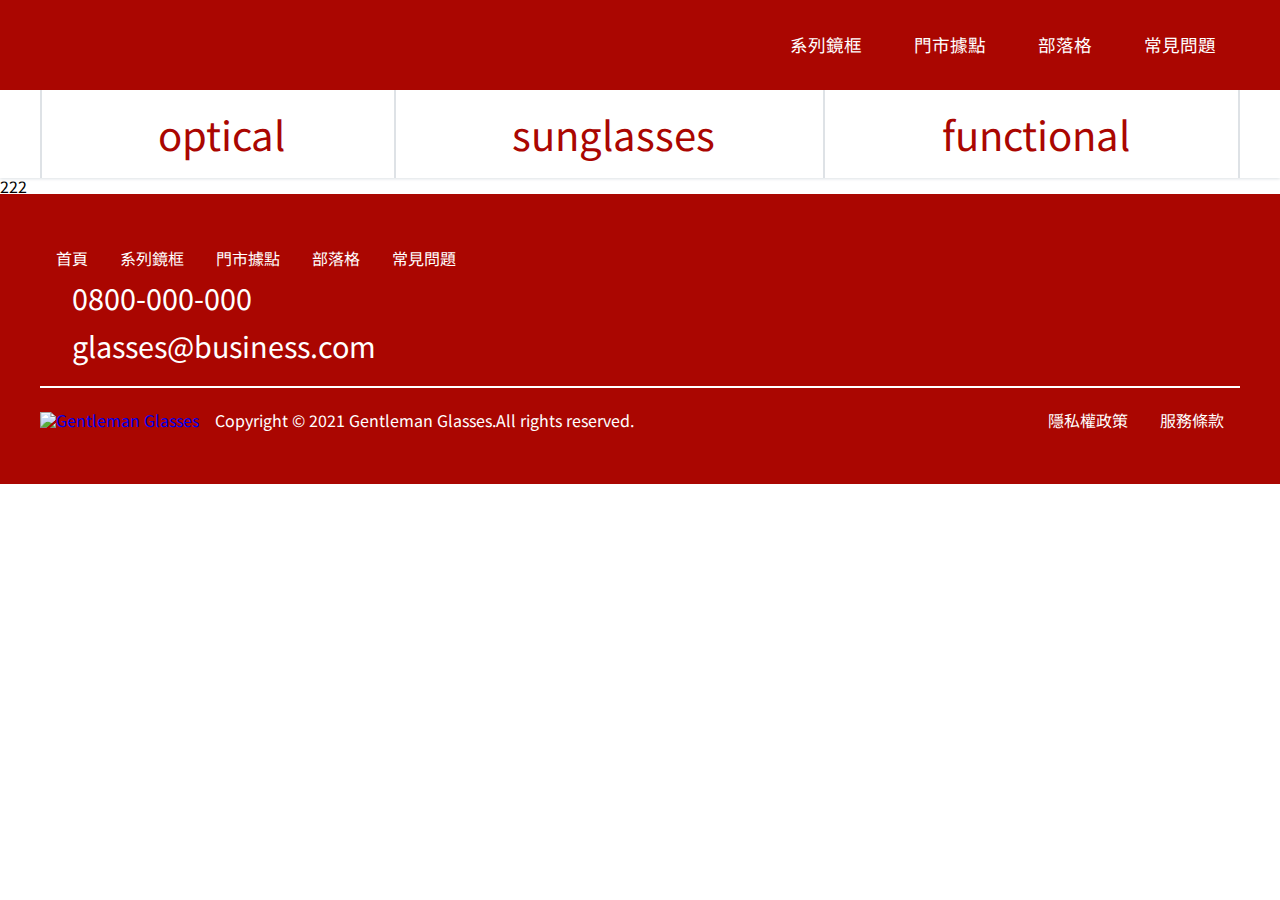
==== products.html @ 67c827fc "Style: 更新 seriesMenu 區塊 SCSS" ====
<!DOCTYPE html>
<html lang="en">
  <head>
    <meta charset="UTF-8" />
    <meta name="viewport" content="width=device-width, initial-scale=1.0" />
    <link rel="icon" href="./favicon.ico" type="image/x-icon" / >
    <title>Gentleman Glasses</title>

    <link rel="stylesheet" href="./css/all.min.css" />
  </head>
  <body>
    <nav class="nav">
      <div class="container">
        <button class="nav-hamburger">
          <input type="checkbox" class="nav-hamburger-check" />
          <span class="nav-hamburger-bar"></span>
          <ul class="nav-hamburger-menu">
            <li><a href="./products.html">系列鏡框</a></li>
            <li><a href="./location.html">門市據點</a></li>
            <li><a href="./blog.html">部落格</a></li>
            <li><a href="./faq.html">常見問題</a></li>
          </ul>
        </button>
        <h1 class="nav-icon"><a href="./index.html">Gentleman Glasses</a></h1>
        <ul class="nav-menu">
          <li><a href="./products.html">系列鏡框</a></li>
          <li><a href="./location.html">門市據點</a></li>
          <li><a href="./blog.html">部落格</a></li>
          <li><a href="./faq.html">常見問題</a></li>
        </ul>
      </div>
    </nav>
    <div class="seriesMenu">
      <ul class="container seriesMenu-list">
        <li class="seriesMenu-item">
          <i class="far fa-gem"></i>
          <h3>optical</h3>
        </li>
        <li class="seriesMenu-item">
          <i class="fas fa-sun"></i>
          <h3>sunglasses</h3>
        </li>
        <li class="seriesMenu-item">
          <i class="fas fa-bolt"></i>
          <h3>functional</h3>
        </li>
      </ul>
    </div>
    222
    <footer class="footer">
      <div class="container">
        <div class="footer-content">
          <div>
            <ul class="footer-list">
              <li><a href="./index.html" class="footer-item">首頁</a></li>
              <li>
                <a href="./products.html" class="footer-item">系列鏡框</a>
              </li>
              <li>
                <a href="./location.html" class="footer-item">門市據點</a>
              </li>
              <li><a href="./blog.html" class="footer-item">部落格</a></li>
              <li><a href="./faq.html" class="footer-item">常見問題</a></li>
            </ul>
            <a href="tel:0800-000-000" class="footer-info">
              <i class="fas fa-phone-square-alt"></i>
              <span>0800-000-000</span>
            </a>
            <a href="mailto:glasses@business.com" class="footer-info">
              <i class="fas fa-envelope-square"></i>
              <span>glasses@business.com</span>
            </a>
          </div>
          <ul class="footer-list">
            <li class="footer-icon">
              <i class="fab fa-facebook-square"></i>
            </li>
            <li class="footer-icon">
              <i class="fab fa-line"></i>
            </li>
            <li class="footer-icon">
              <i class="fab fa-instagram"></i>
            </li>
          </ul>
        </div>

        <div class="footer-line"></div>
        <div class="footer-content">
          <div class="footer-title">
            <a href="./index.html">
              <img src="./images/icon_light.png" alt="Gentleman Glasses" />
            </a>
            <p>Copyright &copy; 2021 Gentleman Glasses.All rights reserved.</p>
          </div>
          <ul class="footer-list">
            <li class="footer-item">隱私權政策</li>
            <li class="footer-item">服務條款</li>
          </ul>
        </div>
      </div>
    </footer>

    <script src="https://cdnjs.cloudflare.com/ajax/libs/font-awesome/5.15.1/js/all.min.js"></script>
  </body>
</html>
---- css/all.min.css ----
@import url("https://fonts.googleapis.com/css2?family=Noto+Sans+TC&display=swap");html,body,div,span,applet,object,iframe,h1,h2,h3,h4,h5,h6,p,blockquote,pre,a,abbr,acronym,address,big,cite,code,del,dfn,em,img,ins,kbd,q,s,samp,small,strike,strong,sub,sup,tt,var,b,u,i,center,dl,dt,dd,ol,ul,li,fieldset,form,label,legend,table,caption,tbody,tfoot,thead,tr,th,td,article,aside,canvas,details,embed,figure,figcaption,footer,header,hgroup,menu,nav,output,ruby,section,summary,time,mark,audio,video{margin:0;padding:0;border:0;font-size:100%;font:inherit;vertical-align:baseline}article,aside,details,figcaption,figure,footer,header,hgroup,menu,nav,section{display:block}body{line-height:1}ol,ul{list-style:none}blockquote,q{quotes:none}blockquote:before,blockquote:after{content:"";content:none}q:before,q:after{content:"";content:none}table{border-collapse:collapse;border-spacing:0}html,body{font-size:16px;font-family:"Noto Sans TC","sans-serif"}.container{width:100%;margin:auto;-webkit-box-sizing:border-box;box-sizing:border-box;max-width:1200px}@media (max-width: 1024px){.container{max-width:720px}}@media (max-width: 767px){.container{max-width:540px}}.heading{margin-bottom:3.5rem;color:#650300;font-size:3rem;font-weight:bold;text-align:center;letter-spacing:5px}@media (max-width: 767px){.heading{font-size:2.5rem;letter-spacing:0px}}.nav{position:-webkit-sticky;position:sticky;top:0;background-color:#aa0601;z-index:100}.nav .container{display:-webkit-box;display:-ms-flexbox;display:flex;-webkit-box-pack:justify;-ms-flex-pack:justify;justify-content:space-between;-webkit-box-align:center;-ms-flex-align:center;align-items:center}@media (max-width: 767px){.nav .container{position:relative;-webkit-box-pack:center;-ms-flex-pack:center;justify-content:center}}.nav-hamburger{position:absolute;top:5px;bottom:5px;left:5px;width:45px;padding:10px;display:none;background-color:transparent;border:unset;outline:none}.nav-hamburger-check{position:absolute;top:0;left:0;width:45px;height:45px;margin:0;z-index:1;opacity:0}.nav-hamburger-check:checked ~ .nav-hamburger-bar{border-color:#aa0601}.nav-hamburger-check:checked ~ .nav-hamburger-bar::before{top:-2px;-webkit-transform:rotate(-135deg) scaleX(1.2);transform:rotate(-135deg) scaleX(1.2)}.nav-hamburger-check:checked ~ .nav-hamburger-bar::after{bottom:-2px;-webkit-transform:rotate(135deg) scaleX(1.2);transform:rotate(135deg) scaleX(1.2)}.nav-hamburger-check:checked ~ .nav-hamburger-menu>li{-webkit-transform:translateX(101%);transform:translateX(101%)}.nav-hamburger-bar{position:relative;display:block;border:2px solid #fff;border-radius:3px;-webkit-transition:border-color 0.5s;transition:border-color 0.5s}.nav-hamburger-bar::before{content:"";position:absolute;top:-10px;left:-2px;display:block;width:100%;border:2px solid #fff;border-radius:3px;-webkit-transition:0.5s;transition:0.5s}.nav-hamburger-bar::after{content:"";position:absolute;bottom:-10px;left:-2px;display:block;width:100%;border:2px solid #fff;border-radius:3px;-webkit-transition:0.5s;transition:0.5s}.nav-hamburger-menu{position:absolute;top:50px;left:-5px;width:100vw;-webkit-transform:translateX(-101%);transform:translateX(-101%)}.nav-hamburger-menu>li{-webkit-transition:-webkit-transform 0.1s;transition:-webkit-transform 0.1s;transition:transform 0.1s;transition:transform 0.1s, -webkit-transform 0.1s}.nav-hamburger-menu>li>a{display:block;font-size:1.5rem;line-height:3rem;text-align:center;color:#fff;background-color:#aa0601;border-top:1px solid #fff;text-decoration:none}.nav-hamburger-menu>li:nth-child(1){-webkit-transition-delay:0s;transition-delay:0s}.nav-hamburger-menu>li:nth-child(2){-webkit-transition-delay:.1s;transition-delay:.1s}.nav-hamburger-menu>li:nth-child(3){-webkit-transition-delay:.2s;transition-delay:.2s}.nav-hamburger-menu>li:nth-child(4){-webkit-transition-delay:.3s;transition-delay:.3s}@media (max-width: 767px){.nav-hamburger{display:unset}}.nav-icon a{display:block;margin:15px 0;height:60px;text-indent:101%;white-space:nowrap;overflow:hidden;background:url(../images/icon_light.png) no-repeat center center/contain}@media (max-width: 767px){.nav-icon a{margin:5px auto;height:45px}}.nav-menu li{display:inline-block}.nav-menu li a{padding:1rem 1.5rem;color:#fff;font-size:1.1rem;text-decoration:none}@media (max-width: 767px){.nav-menu li{display:none}}.footer{padding:3rem 0;background-color:#aa0601}.footer-content{display:-webkit-box;display:-ms-flexbox;display:flex;-webkit-box-pack:justify;-ms-flex-pack:justify;justify-content:space-between;-webkit-box-align:center;-ms-flex-align:center;align-items:center;-ms-flex-wrap:wrap;flex-wrap:wrap}.footer-list{display:-webkit-box;display:-ms-flexbox;display:flex}@media (max-width: 767px){.footer-list{width:100%;-webkit-box-pack:center;-ms-flex-pack:center;justify-content:center}.footer-list:first-child{display:none}}.footer-item{margin:0 0.5rem;padding:0.5rem;display:block;color:#fff;text-decoration:none}.footer-item:hover{background-color:#650300;border-radius:5px}.footer-icon{margin:0 0.5rem;padding:0.5rem;color:#fff;font-size:2.5rem}.footer-info{margin-left:1rem;display:block;color:#fff;font-size:1.8rem;line-height:3rem;text-decoration:none}.footer-info span{margin-left:1rem}.footer-line{margin:1rem 0;border:1px solid #fff}.footer-title{display:-webkit-box;display:-ms-flexbox;display:flex;-webkit-box-align:center;-ms-flex-align:center;align-items:center;color:#fff}.footer-title img{width:60px;height:60px;margin-right:1rem}.banner{background:url(../images/banner.png) no-repeat center center/cover;height:60vh}.banner .container{height:100%;display:-webkit-box;display:-ms-flexbox;display:flex;-webkit-box-orient:vertical;-webkit-box-direction:reverse;-ms-flex-direction:column-reverse;flex-direction:column-reverse;-webkit-box-pack:center;-ms-flex-pack:center;justify-content:center;-webkit-box-align:end;-ms-flex-align:end;align-items:flex-end;padding-right:3rem;color:#fff}@media (max-width: 767px){.banner .container{padding-right:0.5rem}}.banner-title{font-size:3rem;line-height:6rem;letter-spacing:0.2rem;font-weight:bold}@media (max-width: 1024px){.banner-title{font-size:2rem}}@media (max-width: 767px){.banner-title{font-size:1.5rem;line-height:4rem;letter-spacing:0}}.banner-content{font-size:2rem;letter-spacing:0.1rem}@media (max-width: 1024px){.banner-content{font-size:1.3rem}}@media (max-width: 767px){.banner-content{font-size:1rem}}.brandImage{color:#650300;background-color:rgba(222,226,230,0.6);padding:3.5rem 0;text-align:center}.brandImage-list{display:-webkit-box;display:-ms-flexbox;display:flex;-ms-flex-wrap:wrap;flex-wrap:wrap;-ms-flex-pack:distribute;justify-content:space-around}.brandImage-item{padding:1rem 3rem;width:25%;border-radius:5px;-webkit-box-sizing:border-box;box-sizing:border-box;-webkit-transition:background-color 0.3s;transition:background-color 0.3s}.brandImage-item-title{margin-top:2rem;font-size:1.5rem;line-height:3rem}@media (max-width: 1024px){.brandImage-item-title{margin-top:0}}.brandImage-item-content{text-align:justify;line-height:1.3rem}.brandImage-item:hover{background-color:#dee2e6}@media (max-width: 1024px){.brandImage-item{width:50%}}@media (max-width: 767px){.brandImage-item{width:100%}}.series{padding:3.5rem 0;text-align:center}.series-item{margin:2rem 0px;display:-webkit-box;display:-ms-flexbox;display:flex;-webkit-box-align:center;-ms-flex-align:center;align-items:center;text-decoration:none}.series-item:nth-child(odd){-webkit-box-orient:horizontal;-webkit-box-direction:reverse;-ms-flex-direction:row-reverse;flex-direction:row-reverse}.series-item:nth-child(odd):hover .series-image{-webkit-transform:translateX(-21.4%);transform:translateX(-21.4%)}.series-item:nth-child(odd):hover .series-content{-webkit-transform:translateX(116.7%);transform:translateX(116.7%)}@media (max-width: 1024px){.series-item:nth-child(odd){-webkit-box-orient:unset;-webkit-box-direction:unset;-ms-flex-direction:unset;flex-direction:unset}}.series-item:hover .series-image{-webkit-filter:grayscale(1);filter:grayscale(1);-webkit-transform:translateX(21.4%);transform:translateX(21.4%)}.series-item:hover .series-content{color:#fff;-webkit-transform:translateX(-116.7%);transform:translateX(-116.7%)}@media (max-width: 767px){.series-item{position:relative}}.series-image{width:70%;-webkit-transition:-webkit-transform 0.5s, -webkit-filter 1s;transition:-webkit-transform 0.5s, -webkit-filter 1s;transition:transform 0.5s, filter 1s;transition:transform 0.5s, filter 1s, -webkit-transform 0.5s, -webkit-filter 1s;-webkit-filter:grayscale(0);filter:grayscale(0)}@media (max-width: 1024px){.series-image{width:60%}}@media (max-width: 767px){.series-image{width:100%;-webkit-filter:grayscale(1);filter:grayscale(1)}}.series-content{width:30%;display:-webkit-box;display:-ms-flexbox;display:flex;-webkit-box-pack:center;-ms-flex-pack:center;justify-content:center;-webkit-box-align:center;-ms-flex-align:center;align-items:center;color:#aa0601;font-size:2.5rem;font-style:italic;font-weight:bold;text-transform:uppercase;-webkit-transition:color 1s, -webkit-transform 0.5s;transition:color 1s, -webkit-transform 0.5s;transition:transform 0.5s, color 1s;transition:transform 0.5s, color 1s, -webkit-transform 0.5s}.series-content h3{text-indent:1rem}@media (max-width: 1024px){.series-content{width:40%}.series-content h3{font-size:1.5rem}}@media (max-width: 767px){.series-content{position:absolute;top:0;bottom:0;left:0;right:0;width:100%;color:#fff}}.joint{padding:3.5rem 0 13rem;background:url(../images/background.png) no-repeat center center/cover;text-align:center}.joint-title{color:#fff}.joint-box{display:-webkit-box;display:-ms-flexbox;display:flex;-ms-flex-pack:distribute;justify-content:space-around;-webkit-box-align:center;-ms-flex-align:center;align-items:center}@media (max-width: 767px){.joint-box{-ms-flex-wrap:wrap;flex-wrap:wrap}}.joint-zoom{overflow:hidden;margin:0.5rem;-webkit-box-sizing:border-box;box-sizing:border-box}.joint-zoom img{width:100%;-webkit-box-sizing:border-box;box-sizing:border-box;-webkit-transition:-webkit-transform 0.5s;transition:-webkit-transform 0.5s;transition:transform 0.5s;transition:transform 0.5s, -webkit-transform 0.5s}.joint-zoom:hover img{-webkit-transform:scale(1.1);transform:scale(1.1)}.joint-btn{position:relative;margin-left:auto;margin-right:calc(80px + 0.5rem);padding:1rem;display:block;width:150px;font-size:3rem;font-weight:bold;color:#aa0601;background-color:#fff;border:20px solid #f9ca00;border-right:unset;text-decoration:none;cursor:pointer}.joint-btn-arrow{position:absolute;top:0;bottom:0;right:-79px;width:80px;display:-webkit-box;display:-ms-flexbox;display:flex;-webkit-box-align:center;-ms-flex-align:center;align-items:center;background-color:#fff}.joint-btn:hover .joint-btn-text{-webkit-transition:0.5s;transition:0.5s;text-shadow:0 -3.5rem rgba(170,6,1,0.7),0 -7rem rgba(170,6,1,0.4)}.joint-btn:hover .joint-btn-arrow>*{-webkit-transition:0.5s;transition:0.5s;-webkit-transform:translateX(20px);transform:translateX(20px)}.joint-card{position:relative;margin:3rem 1rem;text-align:center;overflow:hidden;-webkit-transition:0.5s;transition:0.5s}.joint-card img{width:100%;-webkit-transition:0.5s;transition:0.5s}.joint-card .mask{position:absolute;top:0;bottom:0;left:0;right:0;background-color:rgba(255,255,255,0.5);padding:2rem;display:-webkit-box;display:-ms-flexbox;display:flex;-webkit-box-pack:center;-ms-flex-pack:center;justify-content:center;-webkit-box-orient:vertical;-webkit-box-direction:normal;-ms-flex-direction:column;flex-direction:column;opacity:0;-webkit-transition:0.5s;transition:0.5s}.joint-card .mask h3{color:#aa0601;font-size:3rem;font-weight:bold;line-height:5rem}.joint-card .mask p{color:#aa0601;font-size:2rem}.joint-card .mask::after{content:"";position:absolute;top:10px;bottom:10px;left:10px;right:10px;border:10px solid #aa0601;-webkit-transform:scale(1.5);transform:scale(1.5);-webkit-transition:0.5s;transition:0.5s}.joint-card:hover img{-webkit-transform:scale(1.1);transform:scale(1.1)}.joint-card:hover .mask{opacity:1}.joint-card:hover .mask::after{-webkit-transform:scale(1);transform:scale(1)}@media (max-width: 1024px){.joint-card{width:45%}.joint-card .mask{opacity:1}.joint-card .mask::after{-webkit-transform:scale(1);transform:scale(1)}}@media (max-width: 767px){.joint-card{width:auto}}.customer{margin-top:-10rem;margin-bottom:5rem}.customer-title{color:#fff}.customer-content{display:-webkit-box;display:-ms-flexbox;display:flex;-ms-flex-pack:distribute;justify-content:space-around;-ms-flex-wrap:wrap;flex-wrap:wrap}.customer-card{margin-bottom:1rem;width:100%;max-width:256px}.customer-card-img{overflow:hidden}.customer-card-img img{-webkit-transition:0.3s;transition:0.3s;vertical-align:middle}.customer-card-content{padding:1rem;background-color:#fff;border:1px solid #dee2e6}.customer-card-content>*{margin-bottom:1rem;line-height:1.5rem}.customer-card-content span{color:#707070}.customer-card:hover .customer-card-img img{-webkit-transform:scale(1.1);transform:scale(1.1)}.customer-card:hover .customer-card-content{background-color:#dee2e6}.contact{padding:4rem 0;background-color:#dee2e6}.contact-title{margin-bottom:0}.contact .container{padding:0 1rem;max-width:800px;display:-webkit-box;display:-ms-flexbox;display:flex;-webkit-box-orient:vertical;-webkit-box-direction:normal;-ms-flex-direction:column;flex-direction:column}.contact-content{margin:1.5rem 0;line-height:1.5rem;-webkit-box-pack:stretch;-ms-flex-pack:stretch;justify-content:stretch}.contact .input-group{margin-bottom:1rem}.contact .input-group>*{width:100%;display:block;font-size:1rem;line-height:1.5rem}.contact .input-group label{margin-bottom:0.5rem}.contact .input-group input,.contact .input-group textarea{padding:0.8rem;background-color:transparent;border:1px solid #000;-webkit-box-sizing:border-box;box-sizing:border-box;outline:none;resize:none}.contact .checkbox-group input[type="checkbox"]{width:1.5rem;height:1.5rem;vertical-align:middle}.contact .checkbox-group label{vertical-align:middle}.contact-submit{position:relative;margin:2.5rem auto;padding:1rem;width:10rem;text-align:center;color:#fff;background-color:#aa0601;border:none;outline:none;cursor:pointer}.contact-submit::after{content:"";position:absolute;top:0;bottom:0;left:0;right:0;border:3px solid #aa0601;z-index:-1;-webkit-transition:0.1s;transition:0.1s}.contact-submit:hover::after{top:-5px;bottom:-5px;left:-5px;right:-5px}.contact-submit:active{opacity:0.8}.seriesMenu{position:-webkit-sticky;position:sticky;-webkit-box-shadow:0 1px 3px #dee2e6;box-shadow:0 1px 3px #dee2e6}.seriesMenu-list{display:-webkit-box;display:-ms-flexbox;display:flex;-webkit-box-pack:center;-ms-flex-pack:center;justify-content:center;-webkit-box-align:center;-ms-flex-align:center;align-items:center}.seriesMenu-item{position:relative;padding:clamp(0.5rem, 4vw, 1.5rem);display:-webkit-box;display:-ms-flexbox;display:flex;-webkit-box-pack:center;-ms-flex-pack:center;justify-content:center;-webkit-box-align:center;-ms-flex-align:center;align-items:center;-webkit-box-flex:1;-ms-flex-positive:1;flex-grow:1;font-size:clamp(1rem, 5vw, 2.5rem);color:#aa0601;border-left:2px solid #dee2e6;overflow:hidden;-webkit-transition:0.5s;transition:0.5s;cursor:pointer}.seriesMenu-item h3{text-indent:0.5rem}.seriesMenu-item:last-child{border-right:2px solid #dee2e6}.seriesMenu-item::after{content:"";position:absolute;bottom:0;left:0;right:0;border:5px solid #aa0601;-webkit-transform:translateX(-101%);transform:translateX(-101%);-webkit-transition:0.5s;transition:0.5s}.seriesMenu-item:hover{background-color:#dee2e6}.seriesMenu-item:hover::after{-webkit-transform:translateX(0%);transform:translateX(0%)}
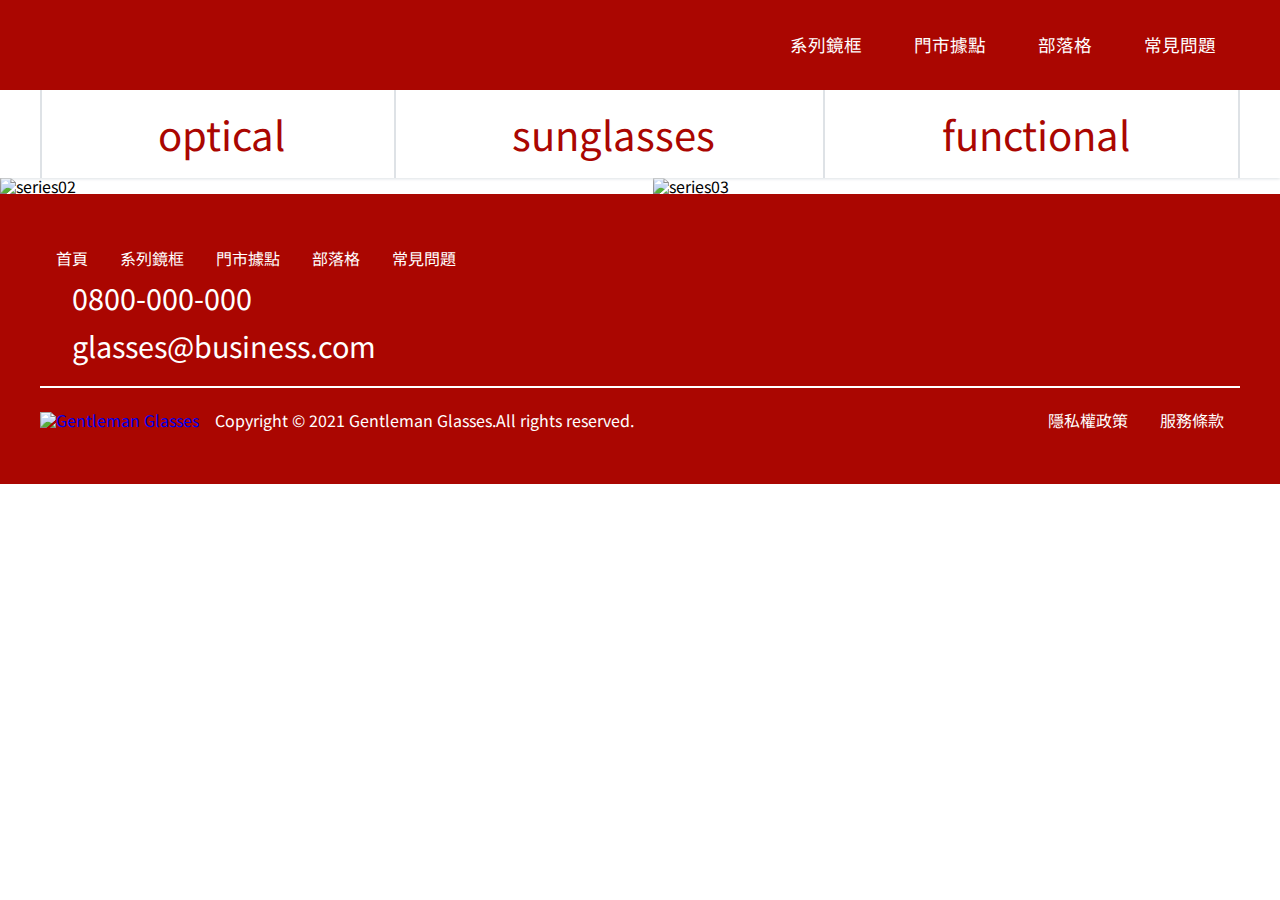
==== commit 5a820c07: "Style: 更新 seriesBanner 區塊 SCSS" ====
--- a/products.html
+++ b/products.html
@@ -46,7 +46,12 @@
         </li>
       </ul>
     </div>
-    222
+    <div class="seriesBanner">
+      <div class="seriesBanner-content">
+        <img src="./images/series02.png" alt="series02" />
+        <img src="./images/series03.png" alt="series03" />
+      </div>
+    </div>
     <footer class="footer">
       <div class="container">
         <div class="footer-content">
--- a/css/all.min.css
+++ b/css/all.min.css
@@ -1 +1 @@
-@import url("https://fonts.googleapis.com/css2?family=Noto+Sans+TC&display=swap");html,body,div,span,applet,object,iframe,h1,h2,h3,h4,h5,h6,p,blockquote,pre,a,abbr,acronym,address,big,cite,code,del,dfn,em,img,ins,kbd,q,s,samp,small,strike,strong,sub,sup,tt,var,b,u,i,center,dl,dt,dd,ol,ul,li,fieldset,form,label,legend,table,caption,tbody,tfoot,thead,tr,th,td,article,aside,canvas,details,embed,figure,figcaption,footer,header,hgroup,menu,nav,output,ruby,section,summary,time,mark,audio,video{margin:0;padding:0;border:0;font-size:100%;font:inherit;vertical-align:baseline}article,aside,details,figcaption,figure,footer,header,hgroup,menu,nav,section{display:block}body{line-height:1}ol,ul{list-style:none}blockquote,q{quotes:none}blockquote:before,blockquote:after{content:"";content:none}q:before,q:after{content:"";content:none}table{border-collapse:collapse;border-spacing:0}html,body{font-size:16px;font-family:"Noto Sans TC","sans-serif"}.container{width:100%;margin:auto;-webkit-box-sizing:border-box;box-sizing:border-box;max-width:1200px}@media (max-width: 1024px){.container{max-width:720px}}@media (max-width: 767px){.container{max-width:540px}}.heading{margin-bottom:3.5rem;color:#650300;font-size:3rem;font-weight:bold;text-align:center;letter-spacing:5px}@media (max-width: 767px){.heading{font-size:2.5rem;letter-spacing:0px}}.nav{position:-webkit-sticky;position:sticky;top:0;background-color:#aa0601;z-index:100}.nav .container{display:-webkit-box;display:-ms-flexbox;display:flex;-webkit-box-pack:justify;-ms-flex-pack:justify;justify-content:space-between;-webkit-box-align:center;-ms-flex-align:center;align-items:center}@media (max-width: 767px){.nav .container{position:relative;-webkit-box-pack:center;-ms-flex-pack:center;justify-content:center}}.nav-hamburger{position:absolute;top:5px;bottom:5px;left:5px;width:45px;padding:10px;display:none;background-color:transparent;border:unset;outline:none}.nav-hamburger-check{position:absolute;top:0;left:0;width:45px;height:45px;margin:0;z-index:1;opacity:0}.nav-hamburger-check:checked ~ .nav-hamburger-bar{border-color:#aa0601}.nav-hamburger-check:checked ~ .nav-hamburger-bar::before{top:-2px;-webkit-transform:rotate(-135deg) scaleX(1.2);transform:rotate(-135deg) scaleX(1.2)}.nav-hamburger-check:checked ~ .nav-hamburger-bar::after{bottom:-2px;-webkit-transform:rotate(135deg) scaleX(1.2);transform:rotate(135deg) scaleX(1.2)}.nav-hamburger-check:checked ~ .nav-hamburger-menu>li{-webkit-transform:translateX(101%);transform:translateX(101%)}.nav-hamburger-bar{position:relative;display:block;border:2px solid #fff;border-radius:3px;-webkit-transition:border-color 0.5s;transition:border-color 0.5s}.nav-hamburger-bar::before{content:"";position:absolute;top:-10px;left:-2px;display:block;width:100%;border:2px solid #fff;border-radius:3px;-webkit-transition:0.5s;transition:0.5s}.nav-hamburger-bar::after{content:"";position:absolute;bottom:-10px;left:-2px;display:block;width:100%;border:2px solid #fff;border-radius:3px;-webkit-transition:0.5s;transition:0.5s}.nav-hamburger-menu{position:absolute;top:50px;left:-5px;width:100vw;-webkit-transform:translateX(-101%);transform:translateX(-101%)}.nav-hamburger-menu>li{-webkit-transition:-webkit-transform 0.1s;transition:-webkit-transform 0.1s;transition:transform 0.1s;transition:transform 0.1s, -webkit-transform 0.1s}.nav-hamburger-menu>li>a{display:block;font-size:1.5rem;line-height:3rem;text-align:center;color:#fff;background-color:#aa0601;border-top:1px solid #fff;text-decoration:none}.nav-hamburger-menu>li:nth-child(1){-webkit-transition-delay:0s;transition-delay:0s}.nav-hamburger-menu>li:nth-child(2){-webkit-transition-delay:.1s;transition-delay:.1s}.nav-hamburger-menu>li:nth-child(3){-webkit-transition-delay:.2s;transition-delay:.2s}.nav-hamburger-menu>li:nth-child(4){-webkit-transition-delay:.3s;transition-delay:.3s}@media (max-width: 767px){.nav-hamburger{display:unset}}.nav-icon a{display:block;margin:15px 0;height:60px;text-indent:101%;white-space:nowrap;overflow:hidden;background:url(../images/icon_light.png) no-repeat center center/contain}@media (max-width: 767px){.nav-icon a{margin:5px auto;height:45px}}.nav-menu li{display:inline-block}.nav-menu li a{padding:1rem 1.5rem;color:#fff;font-size:1.1rem;text-decoration:none}@media (max-width: 767px){.nav-menu li{display:none}}.footer{padding:3rem 0;background-color:#aa0601}.footer-content{display:-webkit-box;display:-ms-flexbox;display:flex;-webkit-box-pack:justify;-ms-flex-pack:justify;justify-content:space-between;-webkit-box-align:center;-ms-flex-align:center;align-items:center;-ms-flex-wrap:wrap;flex-wrap:wrap}.footer-list{display:-webkit-box;display:-ms-flexbox;display:flex}@media (max-width: 767px){.footer-list{width:100%;-webkit-box-pack:center;-ms-flex-pack:center;justify-content:center}.footer-list:first-child{display:none}}.footer-item{margin:0 0.5rem;padding:0.5rem;display:block;color:#fff;text-decoration:none}.footer-item:hover{background-color:#650300;border-radius:5px}.footer-icon{margin:0 0.5rem;padding:0.5rem;color:#fff;font-size:2.5rem}.footer-info{margin-left:1rem;display:block;color:#fff;font-size:1.8rem;line-height:3rem;text-decoration:none}.footer-info span{margin-left:1rem}.footer-line{margin:1rem 0;border:1px solid #fff}.footer-title{display:-webkit-box;display:-ms-flexbox;display:flex;-webkit-box-align:center;-ms-flex-align:center;align-items:center;color:#fff}.footer-title img{width:60px;height:60px;margin-right:1rem}.banner{background:url(../images/banner.png) no-repeat center center/cover;height:60vh}.banner .container{height:100%;display:-webkit-box;display:-ms-flexbox;display:flex;-webkit-box-orient:vertical;-webkit-box-direction:reverse;-ms-flex-direction:column-reverse;flex-direction:column-reverse;-webkit-box-pack:center;-ms-flex-pack:center;justify-content:center;-webkit-box-align:end;-ms-flex-align:end;align-items:flex-end;padding-right:3rem;color:#fff}@media (max-width: 767px){.banner .container{padding-right:0.5rem}}.banner-title{font-size:3rem;line-height:6rem;letter-spacing:0.2rem;font-weight:bold}@media (max-width: 1024px){.banner-title{font-size:2rem}}@media (max-width: 767px){.banner-title{font-size:1.5rem;line-height:4rem;letter-spacing:0}}.banner-content{font-size:2rem;letter-spacing:0.1rem}@media (max-width: 1024px){.banner-content{font-size:1.3rem}}@media (max-width: 767px){.banner-content{font-size:1rem}}.brandImage{color:#650300;background-color:rgba(222,226,230,0.6);padding:3.5rem 0;text-align:center}.brandImage-list{display:-webkit-box;display:-ms-flexbox;display:flex;-ms-flex-wrap:wrap;flex-wrap:wrap;-ms-flex-pack:distribute;justify-content:space-around}.brandImage-item{padding:1rem 3rem;width:25%;border-radius:5px;-webkit-box-sizing:border-box;box-sizing:border-box;-webkit-transition:background-color 0.3s;transition:background-color 0.3s}.brandImage-item-title{margin-top:2rem;font-size:1.5rem;line-height:3rem}@media (max-width: 1024px){.brandImage-item-title{margin-top:0}}.brandImage-item-content{text-align:justify;line-height:1.3rem}.brandImage-item:hover{background-color:#dee2e6}@media (max-width: 1024px){.brandImage-item{width:50%}}@media (max-width: 767px){.brandImage-item{width:100%}}.series{padding:3.5rem 0;text-align:center}.series-item{margin:2rem 0px;display:-webkit-box;display:-ms-flexbox;display:flex;-webkit-box-align:center;-ms-flex-align:center;align-items:center;text-decoration:none}.series-item:nth-child(odd){-webkit-box-orient:horizontal;-webkit-box-direction:reverse;-ms-flex-direction:row-reverse;flex-direction:row-reverse}.series-item:nth-child(odd):hover .series-image{-webkit-transform:translateX(-21.4%);transform:translateX(-21.4%)}.series-item:nth-child(odd):hover .series-content{-webkit-transform:translateX(116.7%);transform:translateX(116.7%)}@media (max-width: 1024px){.series-item:nth-child(odd){-webkit-box-orient:unset;-webkit-box-direction:unset;-ms-flex-direction:unset;flex-direction:unset}}.series-item:hover .series-image{-webkit-filter:grayscale(1);filter:grayscale(1);-webkit-transform:translateX(21.4%);transform:translateX(21.4%)}.series-item:hover .series-content{color:#fff;-webkit-transform:translateX(-116.7%);transform:translateX(-116.7%)}@media (max-width: 767px){.series-item{position:relative}}.series-image{width:70%;-webkit-transition:-webkit-transform 0.5s, -webkit-filter 1s;transition:-webkit-transform 0.5s, -webkit-filter 1s;transition:transform 0.5s, filter 1s;transition:transform 0.5s, filter 1s, -webkit-transform 0.5s, -webkit-filter 1s;-webkit-filter:grayscale(0);filter:grayscale(0)}@media (max-width: 1024px){.series-image{width:60%}}@media (max-width: 767px){.series-image{width:100%;-webkit-filter:grayscale(1);filter:grayscale(1)}}.series-content{width:30%;display:-webkit-box;display:-ms-flexbox;display:flex;-webkit-box-pack:center;-ms-flex-pack:center;justify-content:center;-webkit-box-align:center;-ms-flex-align:center;align-items:center;color:#aa0601;font-size:2.5rem;font-style:italic;font-weight:bold;text-transform:uppercase;-webkit-transition:color 1s, -webkit-transform 0.5s;transition:color 1s, -webkit-transform 0.5s;transition:transform 0.5s, color 1s;transition:transform 0.5s, color 1s, -webkit-transform 0.5s}.series-content h3{text-indent:1rem}@media (max-width: 1024px){.series-content{width:40%}.series-content h3{font-size:1.5rem}}@media (max-width: 767px){.series-content{position:absolute;top:0;bottom:0;left:0;right:0;width:100%;color:#fff}}.joint{padding:3.5rem 0 13rem;background:url(../images/background.png) no-repeat center center/cover;text-align:center}.joint-title{color:#fff}.joint-box{display:-webkit-box;display:-ms-flexbox;display:flex;-ms-flex-pack:distribute;justify-content:space-around;-webkit-box-align:center;-ms-flex-align:center;align-items:center}@media (max-width: 767px){.joint-box{-ms-flex-wrap:wrap;flex-wrap:wrap}}.joint-zoom{overflow:hidden;margin:0.5rem;-webkit-box-sizing:border-box;box-sizing:border-box}.joint-zoom img{width:100%;-webkit-box-sizing:border-box;box-sizing:border-box;-webkit-transition:-webkit-transform 0.5s;transition:-webkit-transform 0.5s;transition:transform 0.5s;transition:transform 0.5s, -webkit-transform 0.5s}.joint-zoom:hover img{-webkit-transform:scale(1.1);transform:scale(1.1)}.joint-btn{position:relative;margin-left:auto;margin-right:calc(80px + 0.5rem);padding:1rem;display:block;width:150px;font-size:3rem;font-weight:bold;color:#aa0601;background-color:#fff;border:20px solid #f9ca00;border-right:unset;text-decoration:none;cursor:pointer}.joint-btn-arrow{position:absolute;top:0;bottom:0;right:-79px;width:80px;display:-webkit-box;display:-ms-flexbox;display:flex;-webkit-box-align:center;-ms-flex-align:center;align-items:center;background-color:#fff}.joint-btn:hover .joint-btn-text{-webkit-transition:0.5s;transition:0.5s;text-shadow:0 -3.5rem rgba(170,6,1,0.7),0 -7rem rgba(170,6,1,0.4)}.joint-btn:hover .joint-btn-arrow>*{-webkit-transition:0.5s;transition:0.5s;-webkit-transform:translateX(20px);transform:translateX(20px)}.joint-card{position:relative;margin:3rem 1rem;text-align:center;overflow:hidden;-webkit-transition:0.5s;transition:0.5s}.joint-card img{width:100%;-webkit-transition:0.5s;transition:0.5s}.joint-card .mask{position:absolute;top:0;bottom:0;left:0;right:0;background-color:rgba(255,255,255,0.5);padding:2rem;display:-webkit-box;display:-ms-flexbox;display:flex;-webkit-box-pack:center;-ms-flex-pack:center;justify-content:center;-webkit-box-orient:vertical;-webkit-box-direction:normal;-ms-flex-direction:column;flex-direction:column;opacity:0;-webkit-transition:0.5s;transition:0.5s}.joint-card .mask h3{color:#aa0601;font-size:3rem;font-weight:bold;line-height:5rem}.joint-card .mask p{color:#aa0601;font-size:2rem}.joint-card .mask::after{content:"";position:absolute;top:10px;bottom:10px;left:10px;right:10px;border:10px solid #aa0601;-webkit-transform:scale(1.5);transform:scale(1.5);-webkit-transition:0.5s;transition:0.5s}.joint-card:hover img{-webkit-transform:scale(1.1);transform:scale(1.1)}.joint-card:hover .mask{opacity:1}.joint-card:hover .mask::after{-webkit-transform:scale(1);transform:scale(1)}@media (max-width: 1024px){.joint-card{width:45%}.joint-card .mask{opacity:1}.joint-card .mask::after{-webkit-transform:scale(1);transform:scale(1)}}@media (max-width: 767px){.joint-card{width:auto}}.customer{margin-top:-10rem;margin-bottom:5rem}.customer-title{color:#fff}.customer-content{display:-webkit-box;display:-ms-flexbox;display:flex;-ms-flex-pack:distribute;justify-content:space-around;-ms-flex-wrap:wrap;flex-wrap:wrap}.customer-card{margin-bottom:1rem;width:100%;max-width:256px}.customer-card-img{overflow:hidden}.customer-card-img img{-webkit-transition:0.3s;transition:0.3s;vertical-align:middle}.customer-card-content{padding:1rem;background-color:#fff;border:1px solid #dee2e6}.customer-card-content>*{margin-bottom:1rem;line-height:1.5rem}.customer-card-content span{color:#707070}.customer-card:hover .customer-card-img img{-webkit-transform:scale(1.1);transform:scale(1.1)}.customer-card:hover .customer-card-content{background-color:#dee2e6}.contact{padding:4rem 0;background-color:#dee2e6}.contact-title{margin-bottom:0}.contact .container{padding:0 1rem;max-width:800px;display:-webkit-box;display:-ms-flexbox;display:flex;-webkit-box-orient:vertical;-webkit-box-direction:normal;-ms-flex-direction:column;flex-direction:column}.contact-content{margin:1.5rem 0;line-height:1.5rem;-webkit-box-pack:stretch;-ms-flex-pack:stretch;justify-content:stretch}.contact .input-group{margin-bottom:1rem}.contact .input-group>*{width:100%;display:block;font-size:1rem;line-height:1.5rem}.contact .input-group label{margin-bottom:0.5rem}.contact .input-group input,.contact .input-group textarea{padding:0.8rem;background-color:transparent;border:1px solid #000;-webkit-box-sizing:border-box;box-sizing:border-box;outline:none;resize:none}.contact .checkbox-group input[type="checkbox"]{width:1.5rem;height:1.5rem;vertical-align:middle}.contact .checkbox-group label{vertical-align:middle}.contact-submit{position:relative;margin:2.5rem auto;padding:1rem;width:10rem;text-align:center;color:#fff;background-color:#aa0601;border:none;outline:none;cursor:pointer}.contact-submit::after{content:"";position:absolute;top:0;bottom:0;left:0;right:0;border:3px solid #aa0601;z-index:-1;-webkit-transition:0.1s;transition:0.1s}.contact-submit:hover::after{top:-5px;bottom:-5px;left:-5px;right:-5px}.contact-submit:active{opacity:0.8}.seriesMenu{position:-webkit-sticky;position:sticky;-webkit-box-shadow:0 1px 3px #dee2e6;box-shadow:0 1px 3px #dee2e6}.seriesMenu-list{display:-webkit-box;display:-ms-flexbox;display:flex;-webkit-box-pack:center;-ms-flex-pack:center;justify-content:center;-webkit-box-align:center;-ms-flex-align:center;align-items:center}.seriesMenu-item{position:relative;padding:clamp(0.5rem, 4vw, 1.5rem);display:-webkit-box;display:-ms-flexbox;display:flex;-webkit-box-pack:center;-ms-flex-pack:center;justify-content:center;-webkit-box-align:center;-ms-flex-align:center;align-items:center;-webkit-box-flex:1;-ms-flex-positive:1;flex-grow:1;font-size:clamp(1rem, 5vw, 2.5rem);color:#aa0601;border-left:2px solid #dee2e6;overflow:hidden;-webkit-transition:0.5s;transition:0.5s;cursor:pointer}.seriesMenu-item h3{text-indent:0.5rem}.seriesMenu-item:last-child{border-right:2px solid #dee2e6}.seriesMenu-item::after{content:"";position:absolute;bottom:0;left:0;right:0;border:5px solid #aa0601;-webkit-transform:translateX(-101%);transform:translateX(-101%);-webkit-transition:0.5s;transition:0.5s}.seriesMenu-item:hover{background-color:#dee2e6}.seriesMenu-item:hover::after{-webkit-transform:translateX(0%);transform:translateX(0%)}
+@import url("https://fonts.googleapis.com/css2?family=Noto+Sans+TC&display=swap");html,body,div,span,applet,object,iframe,h1,h2,h3,h4,h5,h6,p,blockquote,pre,a,abbr,acronym,address,big,cite,code,del,dfn,em,img,ins,kbd,q,s,samp,small,strike,strong,sub,sup,tt,var,b,u,i,center,dl,dt,dd,ol,ul,li,fieldset,form,label,legend,table,caption,tbody,tfoot,thead,tr,th,td,article,aside,canvas,details,embed,figure,figcaption,footer,header,hgroup,menu,nav,output,ruby,section,summary,time,mark,audio,video{margin:0;padding:0;border:0;font-size:100%;font:inherit;vertical-align:baseline}article,aside,details,figcaption,figure,footer,header,hgroup,menu,nav,section{display:block}body{line-height:1}ol,ul{list-style:none}blockquote,q{quotes:none}blockquote:before,blockquote:after{content:"";content:none}q:before,q:after{content:"";content:none}table{border-collapse:collapse;border-spacing:0}html,body{font-size:16px;font-family:"Noto Sans TC","sans-serif"}.container{width:100%;margin:auto;-webkit-box-sizing:border-box;box-sizing:border-box;max-width:1200px}@media (max-width: 1024px){.container{max-width:720px}}@media (max-width: 767px){.container{max-width:540px}}.heading{margin-bottom:3.5rem;color:#650300;font-size:3rem;font-weight:bold;text-align:center;letter-spacing:5px}@media (max-width: 767px){.heading{font-size:2.5rem;letter-spacing:0px}}.nav{position:-webkit-sticky;position:sticky;top:0;background-color:#aa0601;z-index:100}.nav .container{display:-webkit-box;display:-ms-flexbox;display:flex;-webkit-box-pack:justify;-ms-flex-pack:justify;justify-content:space-between;-webkit-box-align:center;-ms-flex-align:center;align-items:center}@media (max-width: 767px){.nav .container{position:relative;-webkit-box-pack:center;-ms-flex-pack:center;justify-content:center}}.nav-hamburger{position:absolute;top:5px;bottom:5px;left:5px;width:45px;padding:10px;display:none;background-color:transparent;border:unset;outline:none}.nav-hamburger-check{position:absolute;top:0;left:0;width:45px;height:45px;margin:0;z-index:1;opacity:0}.nav-hamburger-check:checked ~ .nav-hamburger-bar{border-color:#aa0601}.nav-hamburger-check:checked ~ .nav-hamburger-bar::before{top:-2px;-webkit-transform:rotate(-135deg) scaleX(1.2);transform:rotate(-135deg) scaleX(1.2)}.nav-hamburger-check:checked ~ .nav-hamburger-bar::after{bottom:-2px;-webkit-transform:rotate(135deg) scaleX(1.2);transform:rotate(135deg) scaleX(1.2)}.nav-hamburger-check:checked ~ .nav-hamburger-menu>li{-webkit-transform:translateX(101%);transform:translateX(101%)}.nav-hamburger-bar{position:relative;display:block;border:2px solid #fff;border-radius:3px;-webkit-transition:border-color 0.5s;transition:border-color 0.5s}.nav-hamburger-bar::before{content:"";position:absolute;top:-10px;left:-2px;display:block;width:100%;border:2px solid #fff;border-radius:3px;-webkit-transition:0.5s;transition:0.5s}.nav-hamburger-bar::after{content:"";position:absolute;bottom:-10px;left:-2px;display:block;width:100%;border:2px solid #fff;border-radius:3px;-webkit-transition:0.5s;transition:0.5s}.nav-hamburger-menu{position:absolute;top:50px;left:-5px;width:100vw;-webkit-transform:translateX(-101%);transform:translateX(-101%)}.nav-hamburger-menu>li{-webkit-transition:-webkit-transform 0.1s;transition:-webkit-transform 0.1s;transition:transform 0.1s;transition:transform 0.1s, -webkit-transform 0.1s}.nav-hamburger-menu>li>a{display:block;font-size:1.5rem;line-height:3rem;text-align:center;color:#fff;background-color:#aa0601;border-top:1px solid #fff;text-decoration:none}.nav-hamburger-menu>li:nth-child(1){-webkit-transition-delay:0s;transition-delay:0s}.nav-hamburger-menu>li:nth-child(2){-webkit-transition-delay:.1s;transition-delay:.1s}.nav-hamburger-menu>li:nth-child(3){-webkit-transition-delay:.2s;transition-delay:.2s}.nav-hamburger-menu>li:nth-child(4){-webkit-transition-delay:.3s;transition-delay:.3s}@media (max-width: 767px){.nav-hamburger{display:unset}}.nav-icon a{display:block;margin:15px 0;height:60px;text-indent:101%;white-space:nowrap;overflow:hidden;background:url(../images/icon_light.png) no-repeat center center/contain}@media (max-width: 767px){.nav-icon a{margin:5px auto;height:45px}}.nav-menu li{display:inline-block}.nav-menu li a{padding:1rem 1.5rem;color:#fff;font-size:1.1rem;text-decoration:none}@media (max-width: 767px){.nav-menu li{display:none}}.footer{padding:3rem 0;background-color:#aa0601}.footer-content{display:-webkit-box;display:-ms-flexbox;display:flex;-webkit-box-pack:justify;-ms-flex-pack:justify;justify-content:space-between;-webkit-box-align:center;-ms-flex-align:center;align-items:center;-ms-flex-wrap:wrap;flex-wrap:wrap}.footer-list{display:-webkit-box;display:-ms-flexbox;display:flex}@media (max-width: 767px){.footer-list{width:100%;-webkit-box-pack:center;-ms-flex-pack:center;justify-content:center}.footer-list:first-child{display:none}}.footer-item{margin:0 0.5rem;padding:0.5rem;display:block;color:#fff;text-decoration:none}.footer-item:hover{background-color:#650300;border-radius:5px}.footer-icon{margin:0 0.5rem;padding:0.5rem;color:#fff;font-size:2.5rem}.footer-info{margin-left:1rem;display:block;color:#fff;font-size:1.8rem;line-height:3rem;text-decoration:none}.footer-info span{margin-left:1rem}.footer-line{margin:1rem 0;border:1px solid #fff}.footer-title{display:-webkit-box;display:-ms-flexbox;display:flex;-webkit-box-align:center;-ms-flex-align:center;align-items:center;color:#fff}.footer-title img{width:60px;height:60px;margin-right:1rem}.banner{background:url(../images/banner.png) no-repeat center center/cover;height:60vh}.banner .container{height:100%;display:-webkit-box;display:-ms-flexbox;display:flex;-webkit-box-orient:vertical;-webkit-box-direction:reverse;-ms-flex-direction:column-reverse;flex-direction:column-reverse;-webkit-box-pack:center;-ms-flex-pack:center;justify-content:center;-webkit-box-align:end;-ms-flex-align:end;align-items:flex-end;padding-right:3rem;color:#fff}@media (max-width: 767px){.banner .container{padding-right:0.5rem}}.banner-title{font-size:3rem;line-height:6rem;letter-spacing:0.2rem;font-weight:bold}@media (max-width: 1024px){.banner-title{font-size:2rem}}@media (max-width: 767px){.banner-title{font-size:1.5rem;line-height:4rem;letter-spacing:0}}.banner-content{font-size:2rem;letter-spacing:0.1rem}@media (max-width: 1024px){.banner-content{font-size:1.3rem}}@media (max-width: 767px){.banner-content{font-size:1rem}}.brandImage{color:#650300;background-color:rgba(222,226,230,0.6);padding:3.5rem 0;text-align:center}.brandImage-list{display:-webkit-box;display:-ms-flexbox;display:flex;-ms-flex-wrap:wrap;flex-wrap:wrap;-ms-flex-pack:distribute;justify-content:space-around}.brandImage-item{padding:1rem 3rem;width:25%;border-radius:5px;-webkit-box-sizing:border-box;box-sizing:border-box;-webkit-transition:background-color 0.3s;transition:background-color 0.3s}.brandImage-item-title{margin-top:2rem;font-size:1.5rem;line-height:3rem}@media (max-width: 1024px){.brandImage-item-title{margin-top:0}}.brandImage-item-content{text-align:justify;line-height:1.3rem}.brandImage-item:hover{background-color:#dee2e6}@media (max-width: 1024px){.brandImage-item{width:50%}}@media (max-width: 767px){.brandImage-item{width:100%}}.series{padding:3.5rem 0;text-align:center}.series-item{margin:2rem 0px;display:-webkit-box;display:-ms-flexbox;display:flex;-webkit-box-align:center;-ms-flex-align:center;align-items:center;text-decoration:none}.series-item:nth-child(odd){-webkit-box-orient:horizontal;-webkit-box-direction:reverse;-ms-flex-direction:row-reverse;flex-direction:row-reverse}.series-item:nth-child(odd):hover .series-image{-webkit-transform:translateX(-21.4%);transform:translateX(-21.4%)}.series-item:nth-child(odd):hover .series-content{-webkit-transform:translateX(116.7%);transform:translateX(116.7%)}@media (max-width: 1024px){.series-item:nth-child(odd){-webkit-box-orient:unset;-webkit-box-direction:unset;-ms-flex-direction:unset;flex-direction:unset}}.series-item:hover .series-image{-webkit-filter:grayscale(1);filter:grayscale(1);-webkit-transform:translateX(21.4%);transform:translateX(21.4%)}.series-item:hover .series-content{color:#fff;-webkit-transform:translateX(-116.7%);transform:translateX(-116.7%)}@media (max-width: 767px){.series-item{position:relative}}.series-image{width:70%;-webkit-transition:-webkit-transform 0.5s, -webkit-filter 1s;transition:-webkit-transform 0.5s, -webkit-filter 1s;transition:transform 0.5s, filter 1s;transition:transform 0.5s, filter 1s, -webkit-transform 0.5s, -webkit-filter 1s;-webkit-filter:grayscale(0);filter:grayscale(0)}@media (max-width: 1024px){.series-image{width:60%}}@media (max-width: 767px){.series-image{width:100%;-webkit-filter:grayscale(1);filter:grayscale(1)}}.series-content{width:30%;display:-webkit-box;display:-ms-flexbox;display:flex;-webkit-box-pack:center;-ms-flex-pack:center;justify-content:center;-webkit-box-align:center;-ms-flex-align:center;align-items:center;color:#aa0601;font-size:2.5rem;font-style:italic;font-weight:bold;text-transform:uppercase;-webkit-transition:color 1s, -webkit-transform 0.5s;transition:color 1s, -webkit-transform 0.5s;transition:transform 0.5s, color 1s;transition:transform 0.5s, color 1s, -webkit-transform 0.5s}.series-content h3{text-indent:1rem}@media (max-width: 1024px){.series-content{width:40%}.series-content h3{font-size:1.5rem}}@media (max-width: 767px){.series-content{position:absolute;top:0;bottom:0;left:0;right:0;width:100%;color:#fff}}.joint{padding:3.5rem 0 13rem;background:url(../images/background.png) no-repeat center center/cover;text-align:center}.joint-title{color:#fff}.joint-box{display:-webkit-box;display:-ms-flexbox;display:flex;-ms-flex-pack:distribute;justify-content:space-around;-webkit-box-align:center;-ms-flex-align:center;align-items:center}@media (max-width: 767px){.joint-box{-ms-flex-wrap:wrap;flex-wrap:wrap}}.joint-zoom{overflow:hidden;margin:0.5rem;-webkit-box-sizing:border-box;box-sizing:border-box}.joint-zoom img{width:100%;-webkit-box-sizing:border-box;box-sizing:border-box;-webkit-transition:-webkit-transform 0.5s;transition:-webkit-transform 0.5s;transition:transform 0.5s;transition:transform 0.5s, -webkit-transform 0.5s}.joint-zoom:hover img{-webkit-transform:scale(1.1);transform:scale(1.1)}.joint-btn{position:relative;margin-left:auto;margin-right:calc(80px + 0.5rem);padding:1rem;display:block;width:150px;font-size:3rem;font-weight:bold;color:#aa0601;background-color:#fff;border:20px solid #f9ca00;border-right:unset;text-decoration:none;cursor:pointer}.joint-btn-arrow{position:absolute;top:0;bottom:0;right:-79px;width:80px;display:-webkit-box;display:-ms-flexbox;display:flex;-webkit-box-align:center;-ms-flex-align:center;align-items:center;background-color:#fff}.joint-btn:hover .joint-btn-text{-webkit-transition:0.5s;transition:0.5s;text-shadow:0 -3.5rem rgba(170,6,1,0.7),0 -7rem rgba(170,6,1,0.4)}.joint-btn:hover .joint-btn-arrow>*{-webkit-transition:0.5s;transition:0.5s;-webkit-transform:translateX(20px);transform:translateX(20px)}.joint-card{position:relative;margin:3rem 1rem;text-align:center;overflow:hidden;-webkit-transition:0.5s;transition:0.5s}.joint-card img{width:100%;-webkit-transition:0.5s;transition:0.5s}.joint-card .mask{position:absolute;top:0;bottom:0;left:0;right:0;background-color:rgba(255,255,255,0.5);padding:2rem;display:-webkit-box;display:-ms-flexbox;display:flex;-webkit-box-pack:center;-ms-flex-pack:center;justify-content:center;-webkit-box-orient:vertical;-webkit-box-direction:normal;-ms-flex-direction:column;flex-direction:column;opacity:0;-webkit-transition:0.5s;transition:0.5s}.joint-card .mask h3{color:#aa0601;font-size:3rem;font-weight:bold;line-height:5rem}.joint-card .mask p{color:#aa0601;font-size:2rem}.joint-card .mask::after{content:"";position:absolute;top:10px;bottom:10px;left:10px;right:10px;border:10px solid #aa0601;-webkit-transform:scale(1.5);transform:scale(1.5);-webkit-transition:0.5s;transition:0.5s}.joint-card:hover img{-webkit-transform:scale(1.1);transform:scale(1.1)}.joint-card:hover .mask{opacity:1}.joint-card:hover .mask::after{-webkit-transform:scale(1);transform:scale(1)}@media (max-width: 1024px){.joint-card{width:45%}.joint-card .mask{opacity:1}.joint-card .mask::after{-webkit-transform:scale(1);transform:scale(1)}}@media (max-width: 767px){.joint-card{width:auto}}.customer{margin-top:-10rem;margin-bottom:5rem}.customer-title{color:#fff}.customer-content{display:-webkit-box;display:-ms-flexbox;display:flex;-ms-flex-pack:distribute;justify-content:space-around;-ms-flex-wrap:wrap;flex-wrap:wrap}.customer-card{margin-bottom:1rem;width:100%;max-width:256px}.customer-card-img{overflow:hidden}.customer-card-img img{-webkit-transition:0.3s;transition:0.3s;vertical-align:middle}.customer-card-content{padding:1rem;background-color:#fff;border:1px solid #dee2e6}.customer-card-content>*{margin-bottom:1rem;line-height:1.5rem}.customer-card-content span{color:#707070}.customer-card:hover .customer-card-img img{-webkit-transform:scale(1.1);transform:scale(1.1)}.customer-card:hover .customer-card-content{background-color:#dee2e6}.contact{padding:4rem 0;background-color:#dee2e6}.contact-title{margin-bottom:0}.contact .container{padding:0 1rem;max-width:800px;display:-webkit-box;display:-ms-flexbox;display:flex;-webkit-box-orient:vertical;-webkit-box-direction:normal;-ms-flex-direction:column;flex-direction:column}.contact-content{margin:1.5rem 0;line-height:1.5rem;-webkit-box-pack:stretch;-ms-flex-pack:stretch;justify-content:stretch}.contact .input-group{margin-bottom:1rem}.contact .input-group>*{width:100%;display:block;font-size:1rem;line-height:1.5rem}.contact .input-group label{margin-bottom:0.5rem}.contact .input-group input,.contact .input-group textarea{padding:0.8rem;background-color:transparent;border:1px solid #000;-webkit-box-sizing:border-box;box-sizing:border-box;outline:none;resize:none}.contact .checkbox-group input[type="checkbox"]{width:1.5rem;height:1.5rem;vertical-align:middle}.contact .checkbox-group label{vertical-align:middle}.contact-submit{position:relative;margin:2.5rem auto;padding:1rem;width:10rem;text-align:center;color:#fff;background-color:#aa0601;border:none;outline:none;cursor:pointer}.contact-submit::after{content:"";position:absolute;top:0;bottom:0;left:0;right:0;border:3px solid #aa0601;z-index:-1;-webkit-transition:0.1s;transition:0.1s}.contact-submit:hover::after{top:-5px;bottom:-5px;left:-5px;right:-5px}.contact-submit:active{opacity:0.8}.seriesMenu{position:-webkit-sticky;position:sticky;-webkit-box-shadow:0 1px 3px #dee2e6;box-shadow:0 1px 3px #dee2e6}.seriesMenu-list{display:-webkit-box;display:-ms-flexbox;display:flex;-webkit-box-pack:center;-ms-flex-pack:center;justify-content:center;-webkit-box-align:center;-ms-flex-align:center;align-items:center}.seriesMenu-item{position:relative;padding:clamp(0.5rem, 4vw, 1.5rem);display:-webkit-box;display:-ms-flexbox;display:flex;-webkit-box-pack:center;-ms-flex-pack:center;justify-content:center;-webkit-box-align:center;-ms-flex-align:center;align-items:center;-webkit-box-flex:1;-ms-flex-positive:1;flex-grow:1;font-size:clamp(1rem, 5vw, 2.5rem);color:#aa0601;border-left:2px solid #dee2e6;overflow:hidden;-webkit-transition:0.5s;transition:0.5s;cursor:pointer}.seriesMenu-item h3{text-indent:0.5rem}.seriesMenu-item:last-child{border-right:2px solid #dee2e6}.seriesMenu-item::after{content:"";position:absolute;bottom:0;left:0;right:0;border:5px solid #aa0601;-webkit-transform:translateX(-101%);transform:translateX(-101%);-webkit-transition:0.5s;transition:0.5s}.seriesMenu-item:hover{background-color:#dee2e6}.seriesMenu-item:hover::after{-webkit-transform:translateX(0%);transform:translateX(0%)}.seriesBanner-content{display:-webkit-box;display:-ms-flexbox;display:flex;-webkit-box-pack:justify;-ms-flex-pack:justify;justify-content:space-between;-webkit-box-align:center;-ms-flex-align:center;align-items:center}.seriesBanner-content img{width:49vw}@media (max-width: 767px){.seriesBanner-content img{width:50vw}}
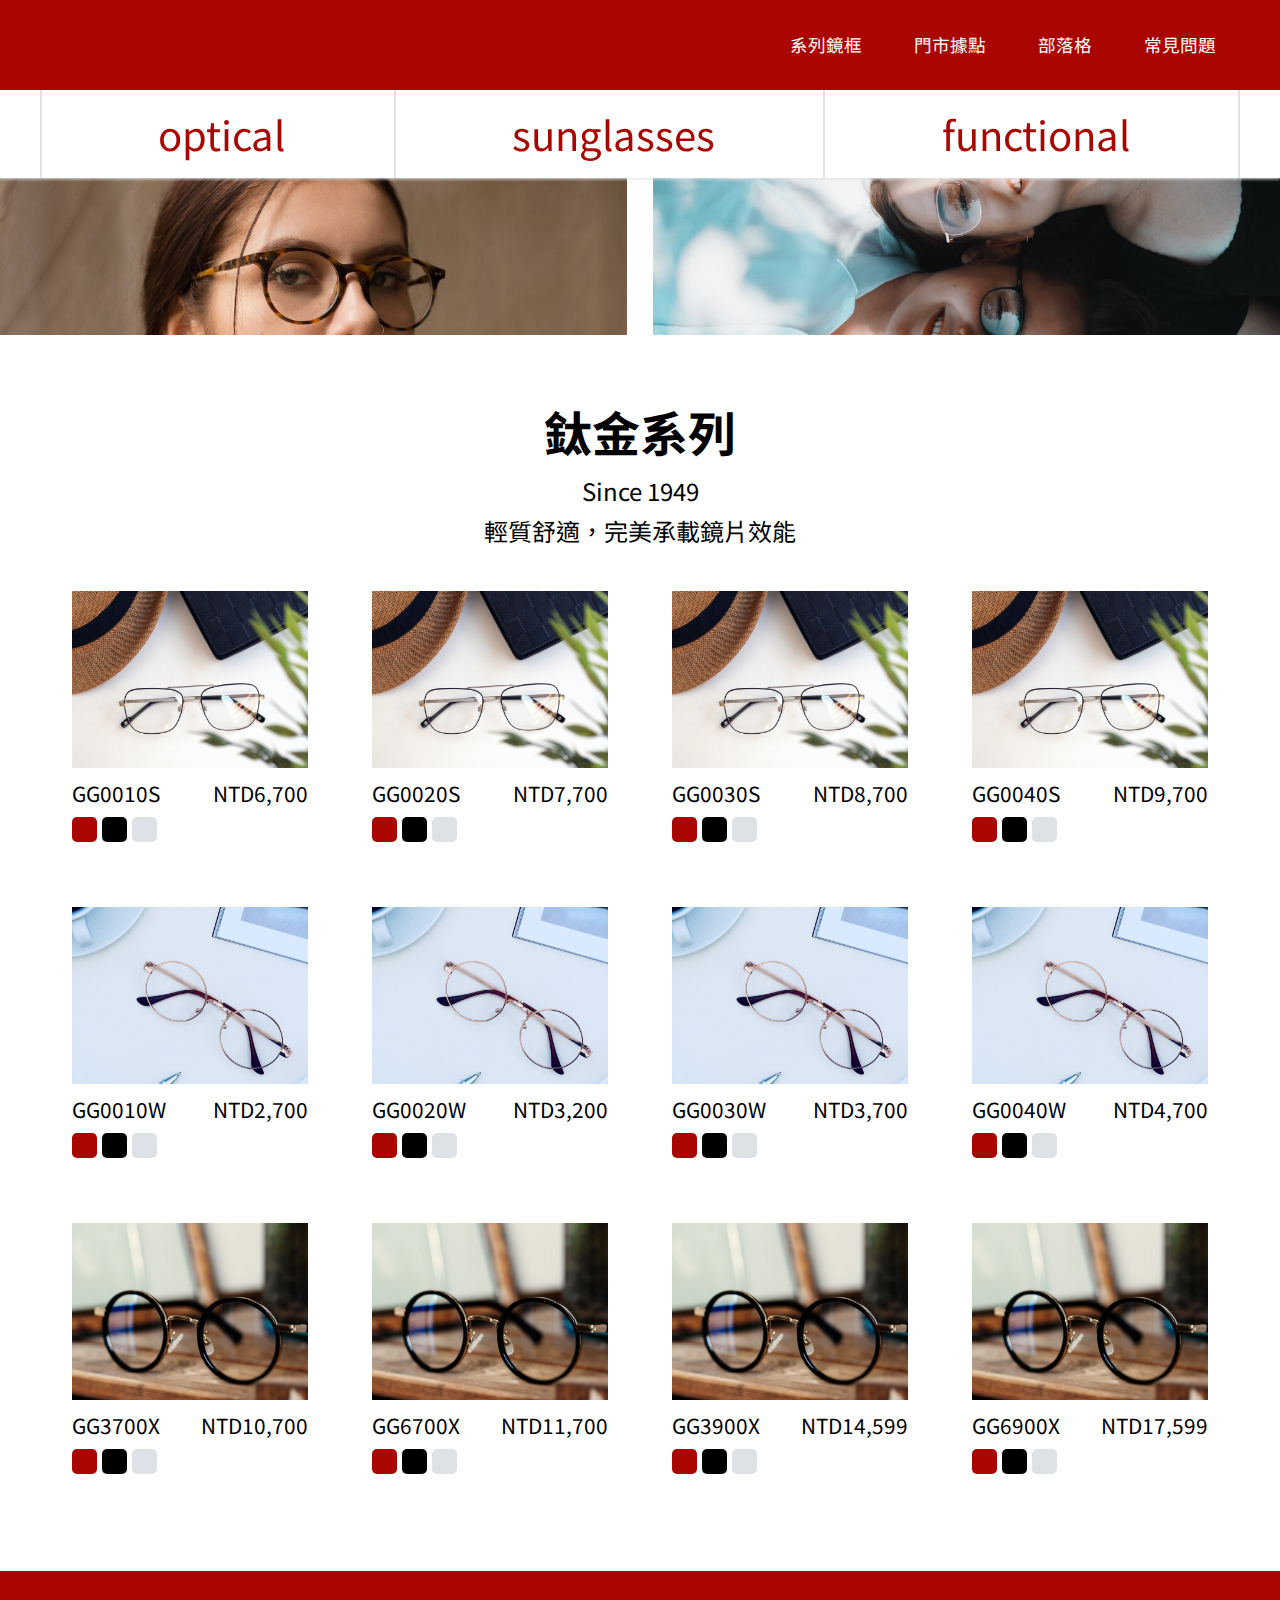
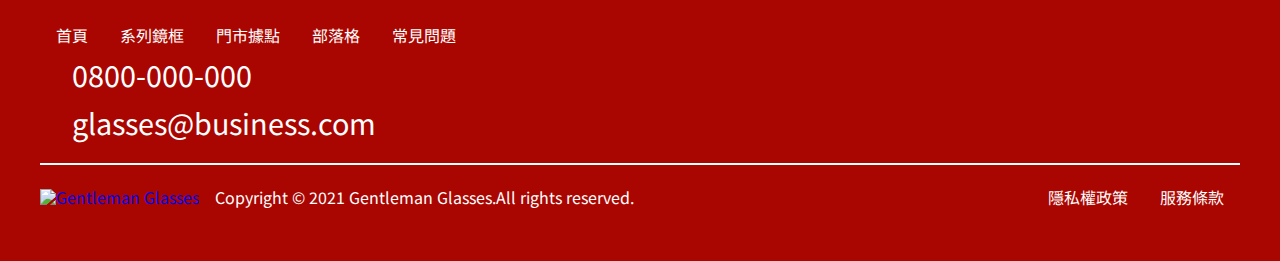
==== commit 53848aff: "Style: 更新 seriesProducts 區塊 SCSS" ====
--- a/products.html
+++ b/products.html
@@ -48,8 +48,173 @@
     </div>
     <div class="seriesBanner">
       <div class="seriesBanner-content">
-        <img src="./images/series02.png" alt="series02" />
-        <img src="./images/series03.png" alt="series03" />
+        <img src="./images/seriesBannerA.png" alt="series02" />
+        <img src="./images/seriesBannerB.png" alt="series03" />
+      </div>
+    </div>
+    <div class="seriesProducts">
+      <div class="container">
+        <h2 class="seriesProducts-title">鈦金系列</h2>
+        <p class="seriesProducts-mark">Since 1949</p>
+        <p class="seriesProducts-mark">輕質舒適，完美承載鏡片效能</p>
+        <div class="seriesProducts-list">
+          <div class="seriesProducts-item">
+            <img
+              class="seriesProducts-item-img"
+              src="./images/productA.png"
+              alt="productA"
+            />
+            <h3 class="seriesProducts-item-content">
+              <span>GG0010S</span><span>NTD6,700</span>
+            </h3>
+            <div class="seriesProducts-item-type">
+              <span></span><span></span><span></span>
+            </div>
+          </div>
+          <div class="seriesProducts-item">
+            <img
+              class="seriesProducts-item-img"
+              src="./images/productA.png"
+              alt="productA"
+            />
+            <h3 class="seriesProducts-item-content">
+              <span>GG0020S</span><span>NTD7,700</span>
+            </h3>
+            <div class="seriesProducts-item-type">
+              <span></span><span></span><span></span>
+            </div>
+          </div>
+          <div class="seriesProducts-item">
+            <img
+              class="seriesProducts-item-img"
+              src="./images/productA.png"
+              alt="productA"
+            />
+            <h3 class="seriesProducts-item-content">
+              <span>GG0030S</span><span>NTD8,700</span>
+            </h3>
+            <div class="seriesProducts-item-type">
+              <span></span><span></span><span></span>
+            </div>
+          </div>
+          <div class="seriesProducts-item">
+            <img
+              class="seriesProducts-item-img"
+              src="./images/productA.png"
+              alt="productA"
+            />
+            <h3 class="seriesProducts-item-content">
+              <span>GG0040S</span><span>NTD9,700</span>
+            </h3>
+            <div class="seriesProducts-item-type">
+              <span></span><span></span><span></span>
+            </div>
+          </div>
+          <div class="seriesProducts-item">
+            <img
+              class="seriesProducts-item-img"
+              src="./images/productB.png"
+              alt="productB"
+            />
+            <h3 class="seriesProducts-item-content">
+              <span>GG0010W</span><span>NTD2,700</span>
+            </h3>
+            <div class="seriesProducts-item-type">
+              <span></span><span></span><span></span>
+            </div>
+          </div>
+          <div class="seriesProducts-item">
+            <img
+              class="seriesProducts-item-img"
+              src="./images/productB.png"
+              alt="productB"
+            />
+            <h3 class="seriesProducts-item-content">
+              <span>GG0020W</span><span>NTD3,200</span>
+            </h3>
+            <div class="seriesProducts-item-type">
+              <span></span><span></span><span></span>
+            </div>
+          </div>
+          <div class="seriesProducts-item">
+            <img
+              class="seriesProducts-item-img"
+              src="./images/productB.png"
+              alt="productB"
+            />
+            <h3 class="seriesProducts-item-content">
+              <span>GG0030W</span><span>NTD3,700</span>
+            </h3>
+            <div class="seriesProducts-item-type">
+              <span></span><span></span><span></span>
+            </div>
+          </div>
+          <div class="seriesProducts-item">
+            <img
+              class="seriesProducts-item-img"
+              src="./images/productB.png"
+              alt="productB"
+            />
+            <h3 class="seriesProducts-item-content">
+              <span>GG0040W</span><span>NTD4,700</span>
+            </h3>
+            <div class="seriesProducts-item-type">
+              <span></span><span></span><span></span>
+            </div>
+          </div>
+          <div class="seriesProducts-item">
+            <img
+              class="seriesProducts-item-img"
+              src="./images/productC.png"
+              alt="productC"
+            />
+            <h3 class="seriesProducts-item-content">
+              <span>GG3700X</span><span>NTD10,700</span>
+            </h3>
+            <div class="seriesProducts-item-type">
+              <span></span><span></span><span></span>
+            </div>
+          </div>
+          <div class="seriesProducts-item">
+            <img
+              class="seriesProducts-item-img"
+              src="./images/productC.png"
+              alt="productC"
+            />
+            <h3 class="seriesProducts-item-content">
+              <span>GG6700X</span><span>NTD11,700</span>
+            </h3>
+            <div class="seriesProducts-item-type">
+              <span></span><span></span><span></span>
+            </div>
+          </div>
+          <div class="seriesProducts-item">
+            <img
+              class="seriesProducts-item-img"
+              src="./images/productC.png"
+              alt="productC"
+            />
+            <h3 class="seriesProducts-item-content">
+              <span>GG3900X</span><span>NTD14,599</span>
+            </h3>
+            <div class="seriesProducts-item-type">
+              <span></span><span></span><span></span>
+            </div>
+          </div>
+          <div class="seriesProducts-item">
+            <img
+              class="seriesProducts-item-img"
+              src="./images/productC.png"
+              alt="productC"
+            />
+            <h3 class="seriesProducts-item-content">
+              <span>GG6900X</span><span>NTD17,599</span>
+            </h3>
+            <div class="seriesProducts-item-type">
+              <span></span><span></span><span></span>
+            </div>
+          </div>
+        </div>
       </div>
     </div>
     <footer class="footer">
--- a/css/all.min.css
+++ b/css/all.min.css
@@ -1 +1 @@
-@import url("https://fonts.googleapis.com/css2?family=Noto+Sans+TC&display=swap");html,body,div,span,applet,object,iframe,h1,h2,h3,h4,h5,h6,p,blockquote,pre,a,abbr,acronym,address,big,cite,code,del,dfn,em,img,ins,kbd,q,s,samp,small,strike,strong,sub,sup,tt,var,b,u,i,center,dl,dt,dd,ol,ul,li,fieldset,form,label,legend,table,caption,tbody,tfoot,thead,tr,th,td,article,aside,canvas,details,embed,figure,figcaption,footer,header,hgroup,menu,nav,output,ruby,section,summary,time,mark,audio,video{margin:0;padding:0;border:0;font-size:100%;font:inherit;vertical-align:baseline}article,aside,details,figcaption,figure,footer,header,hgroup,menu,nav,section{display:block}body{line-height:1}ol,ul{list-style:none}blockquote,q{quotes:none}blockquote:before,blockquote:after{content:"";content:none}q:before,q:after{content:"";content:none}table{border-collapse:collapse;border-spacing:0}html,body{font-size:16px;font-family:"Noto Sans TC","sans-serif"}.container{width:100%;margin:auto;-webkit-box-sizing:border-box;box-sizing:border-box;max-width:1200px}@media (max-width: 1024px){.container{max-width:720px}}@media (max-width: 767px){.container{max-width:540px}}.heading{margin-bottom:3.5rem;color:#650300;font-size:3rem;font-weight:bold;text-align:center;letter-spacing:5px}@media (max-width: 767px){.heading{font-size:2.5rem;letter-spacing:0px}}.nav{position:-webkit-sticky;position:sticky;top:0;background-color:#aa0601;z-index:100}.nav .container{display:-webkit-box;display:-ms-flexbox;display:flex;-webkit-box-pack:justify;-ms-flex-pack:justify;justify-content:space-between;-webkit-box-align:center;-ms-flex-align:center;align-items:center}@media (max-width: 767px){.nav .container{position:relative;-webkit-box-pack:center;-ms-flex-pack:center;justify-content:center}}.nav-hamburger{position:absolute;top:5px;bottom:5px;left:5px;width:45px;padding:10px;display:none;background-color:transparent;border:unset;outline:none}.nav-hamburger-check{position:absolute;top:0;left:0;width:45px;height:45px;margin:0;z-index:1;opacity:0}.nav-hamburger-check:checked ~ .nav-hamburger-bar{border-color:#aa0601}.nav-hamburger-check:checked ~ .nav-hamburger-bar::before{top:-2px;-webkit-transform:rotate(-135deg) scaleX(1.2);transform:rotate(-135deg) scaleX(1.2)}.nav-hamburger-check:checked ~ .nav-hamburger-bar::after{bottom:-2px;-webkit-transform:rotate(135deg) scaleX(1.2);transform:rotate(135deg) scaleX(1.2)}.nav-hamburger-check:checked ~ .nav-hamburger-menu>li{-webkit-transform:translateX(101%);transform:translateX(101%)}.nav-hamburger-bar{position:relative;display:block;border:2px solid #fff;border-radius:3px;-webkit-transition:border-color 0.5s;transition:border-color 0.5s}.nav-hamburger-bar::before{content:"";position:absolute;top:-10px;left:-2px;display:block;width:100%;border:2px solid #fff;border-radius:3px;-webkit-transition:0.5s;transition:0.5s}.nav-hamburger-bar::after{content:"";position:absolute;bottom:-10px;left:-2px;display:block;width:100%;border:2px solid #fff;border-radius:3px;-webkit-transition:0.5s;transition:0.5s}.nav-hamburger-menu{position:absolute;top:50px;left:-5px;width:100vw;-webkit-transform:translateX(-101%);transform:translateX(-101%)}.nav-hamburger-menu>li{-webkit-transition:-webkit-transform 0.1s;transition:-webkit-transform 0.1s;transition:transform 0.1s;transition:transform 0.1s, -webkit-transform 0.1s}.nav-hamburger-menu>li>a{display:block;font-size:1.5rem;line-height:3rem;text-align:center;color:#fff;background-color:#aa0601;border-top:1px solid #fff;text-decoration:none}.nav-hamburger-menu>li:nth-child(1){-webkit-transition-delay:0s;transition-delay:0s}.nav-hamburger-menu>li:nth-child(2){-webkit-transition-delay:.1s;transition-delay:.1s}.nav-hamburger-menu>li:nth-child(3){-webkit-transition-delay:.2s;transition-delay:.2s}.nav-hamburger-menu>li:nth-child(4){-webkit-transition-delay:.3s;transition-delay:.3s}@media (max-width: 767px){.nav-hamburger{display:unset}}.nav-icon a{display:block;margin:15px 0;height:60px;text-indent:101%;white-space:nowrap;overflow:hidden;background:url(../images/icon_light.png) no-repeat center center/contain}@media (max-width: 767px){.nav-icon a{margin:5px auto;height:45px}}.nav-menu li{display:inline-block}.nav-menu li a{padding:1rem 1.5rem;color:#fff;font-size:1.1rem;text-decoration:none}@media (max-width: 767px){.nav-menu li{display:none}}.footer{padding:3rem 0;background-color:#aa0601}.footer-content{display:-webkit-box;display:-ms-flexbox;display:flex;-webkit-box-pack:justify;-ms-flex-pack:justify;justify-content:space-between;-webkit-box-align:center;-ms-flex-align:center;align-items:center;-ms-flex-wrap:wrap;flex-wrap:wrap}.footer-list{display:-webkit-box;display:-ms-flexbox;display:flex}@media (max-width: 767px){.footer-list{width:100%;-webkit-box-pack:center;-ms-flex-pack:center;justify-content:center}.footer-list:first-child{display:none}}.footer-item{margin:0 0.5rem;padding:0.5rem;display:block;color:#fff;text-decoration:none}.footer-item:hover{background-color:#650300;border-radius:5px}.footer-icon{margin:0 0.5rem;padding:0.5rem;color:#fff;font-size:2.5rem}.footer-info{margin-left:1rem;display:block;color:#fff;font-size:1.8rem;line-height:3rem;text-decoration:none}.footer-info span{margin-left:1rem}.footer-line{margin:1rem 0;border:1px solid #fff}.footer-title{display:-webkit-box;display:-ms-flexbox;display:flex;-webkit-box-align:center;-ms-flex-align:center;align-items:center;color:#fff}.footer-title img{width:60px;height:60px;margin-right:1rem}.banner{background:url(../images/banner.png) no-repeat center center/cover;height:60vh}.banner .container{height:100%;display:-webkit-box;display:-ms-flexbox;display:flex;-webkit-box-orient:vertical;-webkit-box-direction:reverse;-ms-flex-direction:column-reverse;flex-direction:column-reverse;-webkit-box-pack:center;-ms-flex-pack:center;justify-content:center;-webkit-box-align:end;-ms-flex-align:end;align-items:flex-end;padding-right:3rem;color:#fff}@media (max-width: 767px){.banner .container{padding-right:0.5rem}}.banner-title{font-size:3rem;line-height:6rem;letter-spacing:0.2rem;font-weight:bold}@media (max-width: 1024px){.banner-title{font-size:2rem}}@media (max-width: 767px){.banner-title{font-size:1.5rem;line-height:4rem;letter-spacing:0}}.banner-content{font-size:2rem;letter-spacing:0.1rem}@media (max-width: 1024px){.banner-content{font-size:1.3rem}}@media (max-width: 767px){.banner-content{font-size:1rem}}.brandImage{color:#650300;background-color:rgba(222,226,230,0.6);padding:3.5rem 0;text-align:center}.brandImage-list{display:-webkit-box;display:-ms-flexbox;display:flex;-ms-flex-wrap:wrap;flex-wrap:wrap;-ms-flex-pack:distribute;justify-content:space-around}.brandImage-item{padding:1rem 3rem;width:25%;border-radius:5px;-webkit-box-sizing:border-box;box-sizing:border-box;-webkit-transition:background-color 0.3s;transition:background-color 0.3s}.brandImage-item-title{margin-top:2rem;font-size:1.5rem;line-height:3rem}@media (max-width: 1024px){.brandImage-item-title{margin-top:0}}.brandImage-item-content{text-align:justify;line-height:1.3rem}.brandImage-item:hover{background-color:#dee2e6}@media (max-width: 1024px){.brandImage-item{width:50%}}@media (max-width: 767px){.brandImage-item{width:100%}}.series{padding:3.5rem 0;text-align:center}.series-item{margin:2rem 0px;display:-webkit-box;display:-ms-flexbox;display:flex;-webkit-box-align:center;-ms-flex-align:center;align-items:center;text-decoration:none}.series-item:nth-child(odd){-webkit-box-orient:horizontal;-webkit-box-direction:reverse;-ms-flex-direction:row-reverse;flex-direction:row-reverse}.series-item:nth-child(odd):hover .series-image{-webkit-transform:translateX(-21.4%);transform:translateX(-21.4%)}.series-item:nth-child(odd):hover .series-content{-webkit-transform:translateX(116.7%);transform:translateX(116.7%)}@media (max-width: 1024px){.series-item:nth-child(odd){-webkit-box-orient:unset;-webkit-box-direction:unset;-ms-flex-direction:unset;flex-direction:unset}}.series-item:hover .series-image{-webkit-filter:grayscale(1);filter:grayscale(1);-webkit-transform:translateX(21.4%);transform:translateX(21.4%)}.series-item:hover .series-content{color:#fff;-webkit-transform:translateX(-116.7%);transform:translateX(-116.7%)}@media (max-width: 767px){.series-item{position:relative}}.series-image{width:70%;-webkit-transition:-webkit-transform 0.5s, -webkit-filter 1s;transition:-webkit-transform 0.5s, -webkit-filter 1s;transition:transform 0.5s, filter 1s;transition:transform 0.5s, filter 1s, -webkit-transform 0.5s, -webkit-filter 1s;-webkit-filter:grayscale(0);filter:grayscale(0)}@media (max-width: 1024px){.series-image{width:60%}}@media (max-width: 767px){.series-image{width:100%;-webkit-filter:grayscale(1);filter:grayscale(1)}}.series-content{width:30%;display:-webkit-box;display:-ms-flexbox;display:flex;-webkit-box-pack:center;-ms-flex-pack:center;justify-content:center;-webkit-box-align:center;-ms-flex-align:center;align-items:center;color:#aa0601;font-size:2.5rem;font-style:italic;font-weight:bold;text-transform:uppercase;-webkit-transition:color 1s, -webkit-transform 0.5s;transition:color 1s, -webkit-transform 0.5s;transition:transform 0.5s, color 1s;transition:transform 0.5s, color 1s, -webkit-transform 0.5s}.series-content h3{text-indent:1rem}@media (max-width: 1024px){.series-content{width:40%}.series-content h3{font-size:1.5rem}}@media (max-width: 767px){.series-content{position:absolute;top:0;bottom:0;left:0;right:0;width:100%;color:#fff}}.joint{padding:3.5rem 0 13rem;background:url(../images/background.png) no-repeat center center/cover;text-align:center}.joint-title{color:#fff}.joint-box{display:-webkit-box;display:-ms-flexbox;display:flex;-ms-flex-pack:distribute;justify-content:space-around;-webkit-box-align:center;-ms-flex-align:center;align-items:center}@media (max-width: 767px){.joint-box{-ms-flex-wrap:wrap;flex-wrap:wrap}}.joint-zoom{overflow:hidden;margin:0.5rem;-webkit-box-sizing:border-box;box-sizing:border-box}.joint-zoom img{width:100%;-webkit-box-sizing:border-box;box-sizing:border-box;-webkit-transition:-webkit-transform 0.5s;transition:-webkit-transform 0.5s;transition:transform 0.5s;transition:transform 0.5s, -webkit-transform 0.5s}.joint-zoom:hover img{-webkit-transform:scale(1.1);transform:scale(1.1)}.joint-btn{position:relative;margin-left:auto;margin-right:calc(80px + 0.5rem);padding:1rem;display:block;width:150px;font-size:3rem;font-weight:bold;color:#aa0601;background-color:#fff;border:20px solid #f9ca00;border-right:unset;text-decoration:none;cursor:pointer}.joint-btn-arrow{position:absolute;top:0;bottom:0;right:-79px;width:80px;display:-webkit-box;display:-ms-flexbox;display:flex;-webkit-box-align:center;-ms-flex-align:center;align-items:center;background-color:#fff}.joint-btn:hover .joint-btn-text{-webkit-transition:0.5s;transition:0.5s;text-shadow:0 -3.5rem rgba(170,6,1,0.7),0 -7rem rgba(170,6,1,0.4)}.joint-btn:hover .joint-btn-arrow>*{-webkit-transition:0.5s;transition:0.5s;-webkit-transform:translateX(20px);transform:translateX(20px)}.joint-card{position:relative;margin:3rem 1rem;text-align:center;overflow:hidden;-webkit-transition:0.5s;transition:0.5s}.joint-card img{width:100%;-webkit-transition:0.5s;transition:0.5s}.joint-card .mask{position:absolute;top:0;bottom:0;left:0;right:0;background-color:rgba(255,255,255,0.5);padding:2rem;display:-webkit-box;display:-ms-flexbox;display:flex;-webkit-box-pack:center;-ms-flex-pack:center;justify-content:center;-webkit-box-orient:vertical;-webkit-box-direction:normal;-ms-flex-direction:column;flex-direction:column;opacity:0;-webkit-transition:0.5s;transition:0.5s}.joint-card .mask h3{color:#aa0601;font-size:3rem;font-weight:bold;line-height:5rem}.joint-card .mask p{color:#aa0601;font-size:2rem}.joint-card .mask::after{content:"";position:absolute;top:10px;bottom:10px;left:10px;right:10px;border:10px solid #aa0601;-webkit-transform:scale(1.5);transform:scale(1.5);-webkit-transition:0.5s;transition:0.5s}.joint-card:hover img{-webkit-transform:scale(1.1);transform:scale(1.1)}.joint-card:hover .mask{opacity:1}.joint-card:hover .mask::after{-webkit-transform:scale(1);transform:scale(1)}@media (max-width: 1024px){.joint-card{width:45%}.joint-card .mask{opacity:1}.joint-card .mask::after{-webkit-transform:scale(1);transform:scale(1)}}@media (max-width: 767px){.joint-card{width:auto}}.customer{margin-top:-10rem;margin-bottom:5rem}.customer-title{color:#fff}.customer-content{display:-webkit-box;display:-ms-flexbox;display:flex;-ms-flex-pack:distribute;justify-content:space-around;-ms-flex-wrap:wrap;flex-wrap:wrap}.customer-card{margin-bottom:1rem;width:100%;max-width:256px}.customer-card-img{overflow:hidden}.customer-card-img img{-webkit-transition:0.3s;transition:0.3s;vertical-align:middle}.customer-card-content{padding:1rem;background-color:#fff;border:1px solid #dee2e6}.customer-card-content>*{margin-bottom:1rem;line-height:1.5rem}.customer-card-content span{color:#707070}.customer-card:hover .customer-card-img img{-webkit-transform:scale(1.1);transform:scale(1.1)}.customer-card:hover .customer-card-content{background-color:#dee2e6}.contact{padding:4rem 0;background-color:#dee2e6}.contact-title{margin-bottom:0}.contact .container{padding:0 1rem;max-width:800px;display:-webkit-box;display:-ms-flexbox;display:flex;-webkit-box-orient:vertical;-webkit-box-direction:normal;-ms-flex-direction:column;flex-direction:column}.contact-content{margin:1.5rem 0;line-height:1.5rem;-webkit-box-pack:stretch;-ms-flex-pack:stretch;justify-content:stretch}.contact .input-group{margin-bottom:1rem}.contact .input-group>*{width:100%;display:block;font-size:1rem;line-height:1.5rem}.contact .input-group label{margin-bottom:0.5rem}.contact .input-group input,.contact .input-group textarea{padding:0.8rem;background-color:transparent;border:1px solid #000;-webkit-box-sizing:border-box;box-sizing:border-box;outline:none;resize:none}.contact .checkbox-group input[type="checkbox"]{width:1.5rem;height:1.5rem;vertical-align:middle}.contact .checkbox-group label{vertical-align:middle}.contact-submit{position:relative;margin:2.5rem auto;padding:1rem;width:10rem;text-align:center;color:#fff;background-color:#aa0601;border:none;outline:none;cursor:pointer}.contact-submit::after{content:"";position:absolute;top:0;bottom:0;left:0;right:0;border:3px solid #aa0601;z-index:-1;-webkit-transition:0.1s;transition:0.1s}.contact-submit:hover::after{top:-5px;bottom:-5px;left:-5px;right:-5px}.contact-submit:active{opacity:0.8}.seriesMenu{position:-webkit-sticky;position:sticky;-webkit-box-shadow:0 1px 3px #dee2e6;box-shadow:0 1px 3px #dee2e6}.seriesMenu-list{display:-webkit-box;display:-ms-flexbox;display:flex;-webkit-box-pack:center;-ms-flex-pack:center;justify-content:center;-webkit-box-align:center;-ms-flex-align:center;align-items:center}.seriesMenu-item{position:relative;padding:clamp(0.5rem, 4vw, 1.5rem);display:-webkit-box;display:-ms-flexbox;display:flex;-webkit-box-pack:center;-ms-flex-pack:center;justify-content:center;-webkit-box-align:center;-ms-flex-align:center;align-items:center;-webkit-box-flex:1;-ms-flex-positive:1;flex-grow:1;font-size:clamp(1rem, 5vw, 2.5rem);color:#aa0601;border-left:2px solid #dee2e6;overflow:hidden;-webkit-transition:0.5s;transition:0.5s;cursor:pointer}.seriesMenu-item h3{text-indent:0.5rem}.seriesMenu-item:last-child{border-right:2px solid #dee2e6}.seriesMenu-item::after{content:"";position:absolute;bottom:0;left:0;right:0;border:5px solid #aa0601;-webkit-transform:translateX(-101%);transform:translateX(-101%);-webkit-transition:0.5s;transition:0.5s}.seriesMenu-item:hover{background-color:#dee2e6}.seriesMenu-item:hover::after{-webkit-transform:translateX(0%);transform:translateX(0%)}.seriesBanner-content{display:-webkit-box;display:-ms-flexbox;display:flex;-webkit-box-pack:justify;-ms-flex-pack:justify;justify-content:space-between;-webkit-box-align:center;-ms-flex-align:center;align-items:center}.seriesBanner-content img{width:49vw}@media (max-width: 767px){.seriesBanner-content img{width:50vw}}
+@import url("https://fonts.googleapis.com/css2?family=Noto+Sans+TC&display=swap");html,body,div,span,applet,object,iframe,h1,h2,h3,h4,h5,h6,p,blockquote,pre,a,abbr,acronym,address,big,cite,code,del,dfn,em,img,ins,kbd,q,s,samp,small,strike,strong,sub,sup,tt,var,b,u,i,center,dl,dt,dd,ol,ul,li,fieldset,form,label,legend,table,caption,tbody,tfoot,thead,tr,th,td,article,aside,canvas,details,embed,figure,figcaption,footer,header,hgroup,menu,nav,output,ruby,section,summary,time,mark,audio,video{margin:0;padding:0;border:0;font-size:100%;font:inherit;vertical-align:baseline}article,aside,details,figcaption,figure,footer,header,hgroup,menu,nav,section{display:block}body{line-height:1}ol,ul{list-style:none}blockquote,q{quotes:none}blockquote:before,blockquote:after{content:"";content:none}q:before,q:after{content:"";content:none}table{border-collapse:collapse;border-spacing:0}html,body{font-size:16px;font-family:"Noto Sans TC","sans-serif"}.container{width:100%;margin:auto;-webkit-box-sizing:border-box;box-sizing:border-box;max-width:1200px}@media (max-width: 1024px){.container{max-width:720px}}@media (max-width: 767px){.container{max-width:540px}}.heading{margin-bottom:3.5rem;color:#650300;font-size:3rem;font-weight:bold;text-align:center;letter-spacing:5px}@media (max-width: 767px){.heading{font-size:2.5rem;letter-spacing:0px}}.nav{position:-webkit-sticky;position:sticky;top:0;background-color:#aa0601;z-index:100}.nav .container{display:-webkit-box;display:-ms-flexbox;display:flex;-webkit-box-pack:justify;-ms-flex-pack:justify;justify-content:space-between;-webkit-box-align:center;-ms-flex-align:center;align-items:center}@media (max-width: 767px){.nav .container{position:relative;-webkit-box-pack:center;-ms-flex-pack:center;justify-content:center}}.nav-hamburger{position:absolute;top:5px;bottom:5px;left:5px;width:45px;padding:10px;display:none;background-color:transparent;border:unset;outline:none}.nav-hamburger-check{position:absolute;top:0;left:0;width:45px;height:45px;margin:0;z-index:1;opacity:0}.nav-hamburger-check:checked ~ .nav-hamburger-bar{border-color:#aa0601}.nav-hamburger-check:checked ~ .nav-hamburger-bar::before{top:-2px;-webkit-transform:rotate(-135deg) scaleX(1.2);transform:rotate(-135deg) scaleX(1.2)}.nav-hamburger-check:checked ~ .nav-hamburger-bar::after{bottom:-2px;-webkit-transform:rotate(135deg) scaleX(1.2);transform:rotate(135deg) scaleX(1.2)}.nav-hamburger-check:checked ~ .nav-hamburger-menu>li{-webkit-transform:translateX(101%);transform:translateX(101%)}.nav-hamburger-bar{position:relative;display:block;border:2px solid #fff;border-radius:3px;-webkit-transition:border-color 0.5s;transition:border-color 0.5s}.nav-hamburger-bar::before{content:"";position:absolute;top:-10px;left:-2px;display:block;width:100%;border:2px solid #fff;border-radius:3px;-webkit-transition:0.5s;transition:0.5s}.nav-hamburger-bar::after{content:"";position:absolute;bottom:-10px;left:-2px;display:block;width:100%;border:2px solid #fff;border-radius:3px;-webkit-transition:0.5s;transition:0.5s}.nav-hamburger-menu{position:absolute;top:50px;left:-5px;width:100vw;-webkit-transform:translateX(-101%);transform:translateX(-101%)}.nav-hamburger-menu>li{-webkit-transition:-webkit-transform 0.1s;transition:-webkit-transform 0.1s;transition:transform 0.1s;transition:transform 0.1s, -webkit-transform 0.1s}.nav-hamburger-menu>li>a{display:block;font-size:1.5rem;line-height:3rem;text-align:center;color:#fff;background-color:#aa0601;border-top:1px solid #fff;text-decoration:none}.nav-hamburger-menu>li:nth-child(1){-webkit-transition-delay:0s;transition-delay:0s}.nav-hamburger-menu>li:nth-child(2){-webkit-transition-delay:.1s;transition-delay:.1s}.nav-hamburger-menu>li:nth-child(3){-webkit-transition-delay:.2s;transition-delay:.2s}.nav-hamburger-menu>li:nth-child(4){-webkit-transition-delay:.3s;transition-delay:.3s}@media (max-width: 767px){.nav-hamburger{display:unset}}.nav-icon a{display:block;margin:15px 0;height:60px;text-indent:101%;white-space:nowrap;overflow:hidden;background:url(../images/icon_light.png) no-repeat center center/contain}@media (max-width: 767px){.nav-icon a{margin:5px auto;height:45px}}.nav-menu li{display:inline-block}.nav-menu li a{padding:1rem 1.5rem;color:#fff;font-size:1.1rem;text-decoration:none}@media (max-width: 767px){.nav-menu li{display:none}}.footer{padding:3rem 0;background-color:#aa0601}.footer-content{display:-webkit-box;display:-ms-flexbox;display:flex;-webkit-box-pack:justify;-ms-flex-pack:justify;justify-content:space-between;-webkit-box-align:center;-ms-flex-align:center;align-items:center;-ms-flex-wrap:wrap;flex-wrap:wrap}.footer-list{display:-webkit-box;display:-ms-flexbox;display:flex}@media (max-width: 767px){.footer-list{width:100%;-webkit-box-pack:center;-ms-flex-pack:center;justify-content:center}.footer-list:first-child{display:none}}.footer-item{margin:0 0.5rem;padding:0.5rem;display:block;color:#fff;text-decoration:none}.footer-item:hover{background-color:#650300;border-radius:5px}.footer-icon{margin:0 0.5rem;padding:0.5rem;color:#fff;font-size:2.5rem}.footer-info{margin-left:1rem;display:block;color:#fff;font-size:1.8rem;line-height:3rem;text-decoration:none}.footer-info span{margin-left:1rem}.footer-line{margin:1rem 0;border:1px solid #fff}.footer-title{display:-webkit-box;display:-ms-flexbox;display:flex;-webkit-box-align:center;-ms-flex-align:center;align-items:center;color:#fff}.footer-title img{width:60px;height:60px;margin-right:1rem}.banner{background:url(../images/banner.png) no-repeat center center/cover;height:60vh}.banner .container{height:100%;display:-webkit-box;display:-ms-flexbox;display:flex;-webkit-box-orient:vertical;-webkit-box-direction:reverse;-ms-flex-direction:column-reverse;flex-direction:column-reverse;-webkit-box-pack:center;-ms-flex-pack:center;justify-content:center;-webkit-box-align:end;-ms-flex-align:end;align-items:flex-end;padding-right:3rem;color:#fff}@media (max-width: 767px){.banner .container{padding-right:0.5rem}}.banner-title{font-size:3rem;line-height:6rem;letter-spacing:0.2rem;font-weight:bold}@media (max-width: 1024px){.banner-title{font-size:2rem}}@media (max-width: 767px){.banner-title{font-size:1.5rem;line-height:4rem;letter-spacing:0}}.banner-content{font-size:2rem;letter-spacing:0.1rem}@media (max-width: 1024px){.banner-content{font-size:1.3rem}}@media (max-width: 767px){.banner-content{font-size:1rem}}.brandImage{color:#650300;background-color:rgba(222,226,230,0.6);padding:3.5rem 0;text-align:center}.brandImage-list{display:-webkit-box;display:-ms-flexbox;display:flex;-ms-flex-wrap:wrap;flex-wrap:wrap;-ms-flex-pack:distribute;justify-content:space-around}.brandImage-item{padding:1rem 3rem;width:25%;border-radius:5px;-webkit-box-sizing:border-box;box-sizing:border-box;-webkit-transition:background-color 0.3s;transition:background-color 0.3s}.brandImage-item-title{margin-top:2rem;font-size:1.5rem;line-height:3rem}@media (max-width: 1024px){.brandImage-item-title{margin-top:0}}.brandImage-item-content{text-align:justify;line-height:1.3rem}.brandImage-item:hover{background-color:#dee2e6}@media (max-width: 1024px){.brandImage-item{width:50%}}@media (max-width: 767px){.brandImage-item{width:100%}}.series{padding:3.5rem 0;text-align:center}.series-item{margin:2rem 0px;display:-webkit-box;display:-ms-flexbox;display:flex;-webkit-box-align:center;-ms-flex-align:center;align-items:center;text-decoration:none}.series-item:nth-child(odd){-webkit-box-orient:horizontal;-webkit-box-direction:reverse;-ms-flex-direction:row-reverse;flex-direction:row-reverse}.series-item:nth-child(odd):hover .series-image{-webkit-transform:translateX(-21.4%);transform:translateX(-21.4%)}.series-item:nth-child(odd):hover .series-content{-webkit-transform:translateX(116.7%);transform:translateX(116.7%)}@media (max-width: 1024px){.series-item:nth-child(odd){-webkit-box-orient:unset;-webkit-box-direction:unset;-ms-flex-direction:unset;flex-direction:unset}}.series-item:hover .series-image{-webkit-filter:grayscale(1);filter:grayscale(1);-webkit-transform:translateX(21.4%);transform:translateX(21.4%)}.series-item:hover .series-content{color:#fff;-webkit-transform:translateX(-116.7%);transform:translateX(-116.7%)}@media (max-width: 767px){.series-item{position:relative}}.series-image{width:70%;-webkit-transition:-webkit-transform 0.5s, -webkit-filter 1s;transition:-webkit-transform 0.5s, -webkit-filter 1s;transition:transform 0.5s, filter 1s;transition:transform 0.5s, filter 1s, -webkit-transform 0.5s, -webkit-filter 1s;-webkit-filter:grayscale(0);filter:grayscale(0)}@media (max-width: 1024px){.series-image{width:60%}}@media (max-width: 767px){.series-image{width:100%;-webkit-filter:grayscale(1);filter:grayscale(1)}}.series-content{width:30%;display:-webkit-box;display:-ms-flexbox;display:flex;-webkit-box-pack:center;-ms-flex-pack:center;justify-content:center;-webkit-box-align:center;-ms-flex-align:center;align-items:center;color:#aa0601;font-size:2.5rem;font-style:italic;font-weight:bold;text-transform:uppercase;-webkit-transition:color 1s, -webkit-transform 0.5s;transition:color 1s, -webkit-transform 0.5s;transition:transform 0.5s, color 1s;transition:transform 0.5s, color 1s, -webkit-transform 0.5s}.series-content h3{text-indent:1rem}@media (max-width: 1024px){.series-content{width:40%}.series-content h3{font-size:1.5rem}}@media (max-width: 767px){.series-content{position:absolute;top:0;bottom:0;left:0;right:0;width:100%;color:#fff}}.joint{padding:3.5rem 0 13rem;background:url(../images/background.png) no-repeat center center/cover;text-align:center}.joint-title{color:#fff}.joint-box{display:-webkit-box;display:-ms-flexbox;display:flex;-ms-flex-pack:distribute;justify-content:space-around;-webkit-box-align:center;-ms-flex-align:center;align-items:center}@media (max-width: 767px){.joint-box{-ms-flex-wrap:wrap;flex-wrap:wrap}}.joint-zoom{overflow:hidden;margin:0.5rem;-webkit-box-sizing:border-box;box-sizing:border-box}.joint-zoom img{width:100%;-webkit-box-sizing:border-box;box-sizing:border-box;-webkit-transition:-webkit-transform 0.5s;transition:-webkit-transform 0.5s;transition:transform 0.5s;transition:transform 0.5s, -webkit-transform 0.5s}.joint-zoom:hover img{-webkit-transform:scale(1.1);transform:scale(1.1)}.joint-btn{position:relative;margin-left:auto;margin-right:calc(80px + 0.5rem);padding:1rem;display:block;width:150px;font-size:3rem;font-weight:bold;color:#aa0601;background-color:#fff;border:20px solid #f9ca00;border-right:unset;text-decoration:none;cursor:pointer}.joint-btn-arrow{position:absolute;top:0;bottom:0;right:-79px;width:80px;display:-webkit-box;display:-ms-flexbox;display:flex;-webkit-box-align:center;-ms-flex-align:center;align-items:center;background-color:#fff}.joint-btn:hover .joint-btn-text{-webkit-transition:0.5s;transition:0.5s;text-shadow:0 -3.5rem rgba(170,6,1,0.7),0 -7rem rgba(170,6,1,0.4)}.joint-btn:hover .joint-btn-arrow>*{-webkit-transition:0.5s;transition:0.5s;-webkit-transform:translateX(20px);transform:translateX(20px)}.joint-card{position:relative;margin:3rem 1rem;text-align:center;overflow:hidden;-webkit-transition:0.5s;transition:0.5s}.joint-card img{width:100%;-webkit-transition:0.5s;transition:0.5s}.joint-card .mask{position:absolute;top:0;bottom:0;left:0;right:0;background-color:rgba(255,255,255,0.5);padding:2rem;display:-webkit-box;display:-ms-flexbox;display:flex;-webkit-box-pack:center;-ms-flex-pack:center;justify-content:center;-webkit-box-orient:vertical;-webkit-box-direction:normal;-ms-flex-direction:column;flex-direction:column;opacity:0;-webkit-transition:0.5s;transition:0.5s}.joint-card .mask h3{color:#aa0601;font-size:3rem;font-weight:bold;line-height:5rem}.joint-card .mask p{color:#aa0601;font-size:2rem}.joint-card .mask::after{content:"";position:absolute;top:10px;bottom:10px;left:10px;right:10px;border:10px solid #aa0601;-webkit-transform:scale(1.5);transform:scale(1.5);-webkit-transition:0.5s;transition:0.5s}.joint-card:hover img{-webkit-transform:scale(1.1);transform:scale(1.1)}.joint-card:hover .mask{opacity:1}.joint-card:hover .mask::after{-webkit-transform:scale(1);transform:scale(1)}@media (max-width: 1024px){.joint-card{width:45%}.joint-card .mask{opacity:1}.joint-card .mask::after{-webkit-transform:scale(1);transform:scale(1)}}@media (max-width: 767px){.joint-card{width:auto}}.customer{margin-top:-10rem;margin-bottom:5rem}.customer-title{color:#fff}.customer-content{display:-webkit-box;display:-ms-flexbox;display:flex;-ms-flex-pack:distribute;justify-content:space-around;-ms-flex-wrap:wrap;flex-wrap:wrap}.customer-card{margin-bottom:1rem;width:100%;max-width:256px}.customer-card-img{overflow:hidden}.customer-card-img img{-webkit-transition:0.3s;transition:0.3s;vertical-align:middle}.customer-card-content{padding:1rem;background-color:#fff;border:1px solid #dee2e6}.customer-card-content>*{margin-bottom:1rem;line-height:1.5rem}.customer-card-content span{color:#707070}.customer-card:hover .customer-card-img img{-webkit-transform:scale(1.1);transform:scale(1.1)}.customer-card:hover .customer-card-content{background-color:#dee2e6}.contact{padding:4rem 0;background-color:#dee2e6}.contact-title{margin-bottom:0}.contact .container{padding:0 1rem;max-width:800px;display:-webkit-box;display:-ms-flexbox;display:flex;-webkit-box-orient:vertical;-webkit-box-direction:normal;-ms-flex-direction:column;flex-direction:column}.contact-content{margin:1.5rem 0;line-height:1.5rem;-webkit-box-pack:stretch;-ms-flex-pack:stretch;justify-content:stretch}.contact .input-group{margin-bottom:1rem}.contact .input-group>*{width:100%;display:block;font-size:1rem;line-height:1.5rem}.contact .input-group label{margin-bottom:0.5rem}.contact .input-group input,.contact .input-group textarea{padding:0.8rem;background-color:transparent;border:1px solid #000;-webkit-box-sizing:border-box;box-sizing:border-box;outline:none;resize:none}.contact .checkbox-group input[type="checkbox"]{width:1.5rem;height:1.5rem;vertical-align:middle}.contact .checkbox-group label{vertical-align:middle}.contact-submit{position:relative;margin:2.5rem auto;padding:1rem;width:10rem;text-align:center;color:#fff;background-color:#aa0601;border:none;outline:none;cursor:pointer}.contact-submit::after{content:"";position:absolute;top:0;bottom:0;left:0;right:0;border:3px solid #aa0601;z-index:-1;-webkit-transition:0.1s;transition:0.1s}.contact-submit:hover::after{top:-5px;bottom:-5px;left:-5px;right:-5px}.contact-submit:active{opacity:0.8}.seriesMenu{position:-webkit-sticky;position:sticky;top:90px;background-color:#fff;-webkit-box-shadow:0 1px 3px #dee2e6;box-shadow:0 1px 3px #dee2e6}.seriesMenu-list{display:-webkit-box;display:-ms-flexbox;display:flex;-webkit-box-pack:center;-ms-flex-pack:center;justify-content:center;-webkit-box-align:center;-ms-flex-align:center;align-items:center}.seriesMenu-item{position:relative;padding:clamp(0.5rem, 4vw, 1.5rem);display:-webkit-box;display:-ms-flexbox;display:flex;-webkit-box-pack:center;-ms-flex-pack:center;justify-content:center;-webkit-box-align:center;-ms-flex-align:center;align-items:center;-webkit-box-flex:1;-ms-flex-positive:1;flex-grow:1;font-size:clamp(1rem, 5vw, 2.5rem);color:#aa0601;border-left:2px solid #dee2e6;overflow:hidden;-webkit-transition:0.5s;transition:0.5s;cursor:pointer}.seriesMenu-item h3{text-indent:0.5rem}.seriesMenu-item:last-child{border-right:2px solid #dee2e6}.seriesMenu-item::after{content:"";position:absolute;bottom:0;left:0;right:0;border:5px solid #aa0601;-webkit-transform:translateX(-101%);transform:translateX(-101%);-webkit-transition:0.5s;transition:0.5s}.seriesMenu-item:hover{background-color:#dee2e6}.seriesMenu-item:hover::after{-webkit-transform:translateX(0%);transform:translateX(0%)}@media (max-width: 767px){.seriesMenu{top:55px}}.seriesBanner-content{display:-webkit-box;display:-ms-flexbox;display:flex;-webkit-box-pack:justify;-ms-flex-pack:justify;justify-content:space-between;-webkit-box-align:center;-ms-flex-align:center;align-items:center}.seriesBanner-content img{width:49vw}@media (max-width: 767px){.seriesBanner-content img{width:50vw}}.seriesProducts{margin:4rem 0}.seriesProducts-title{font-size:3rem;font-weight:bold;line-height:4rem;text-align:center}.seriesProducts-mark{margin:1rem 0;font-size:1.5rem;text-align:center}.seriesProducts-list{display:-webkit-box;display:-ms-flexbox;display:flex;-ms-flex-wrap:wrap;flex-wrap:wrap}.seriesProducts-item{width:25%;padding:clamp(1rem, 5%, 2rem);-webkit-box-sizing:border-box;box-sizing:border-box;-webkit-transition:0.5s;transition:0.5s}.seriesProducts-item-img{width:100%}.seriesProducts-item-content{display:-webkit-box;display:-ms-flexbox;display:flex;-webkit-box-pack:justify;-ms-flex-pack:justify;justify-content:space-between;font-size:1.3rem;line-height:3rem}.seriesProducts-item-type>span{display:inline-block;margin-right:5px;width:25px;height:25px;border-radius:5px;cursor:pointer}.seriesProducts-item-type>span:nth-child(1){background-color:#aa0601}.seriesProducts-item-type>span:nth-child(2){background-color:#000}.seriesProducts-item-type>span:nth-child(3){background-color:#dee2e6}.seriesProducts-item:hover{-webkit-transform:translateY(-5%);transform:translateY(-5%)}@media (max-width: 1024px){.seriesProducts-item{width:50%}}@media (max-width: 767px){.seriesProducts-item{width:100%}}
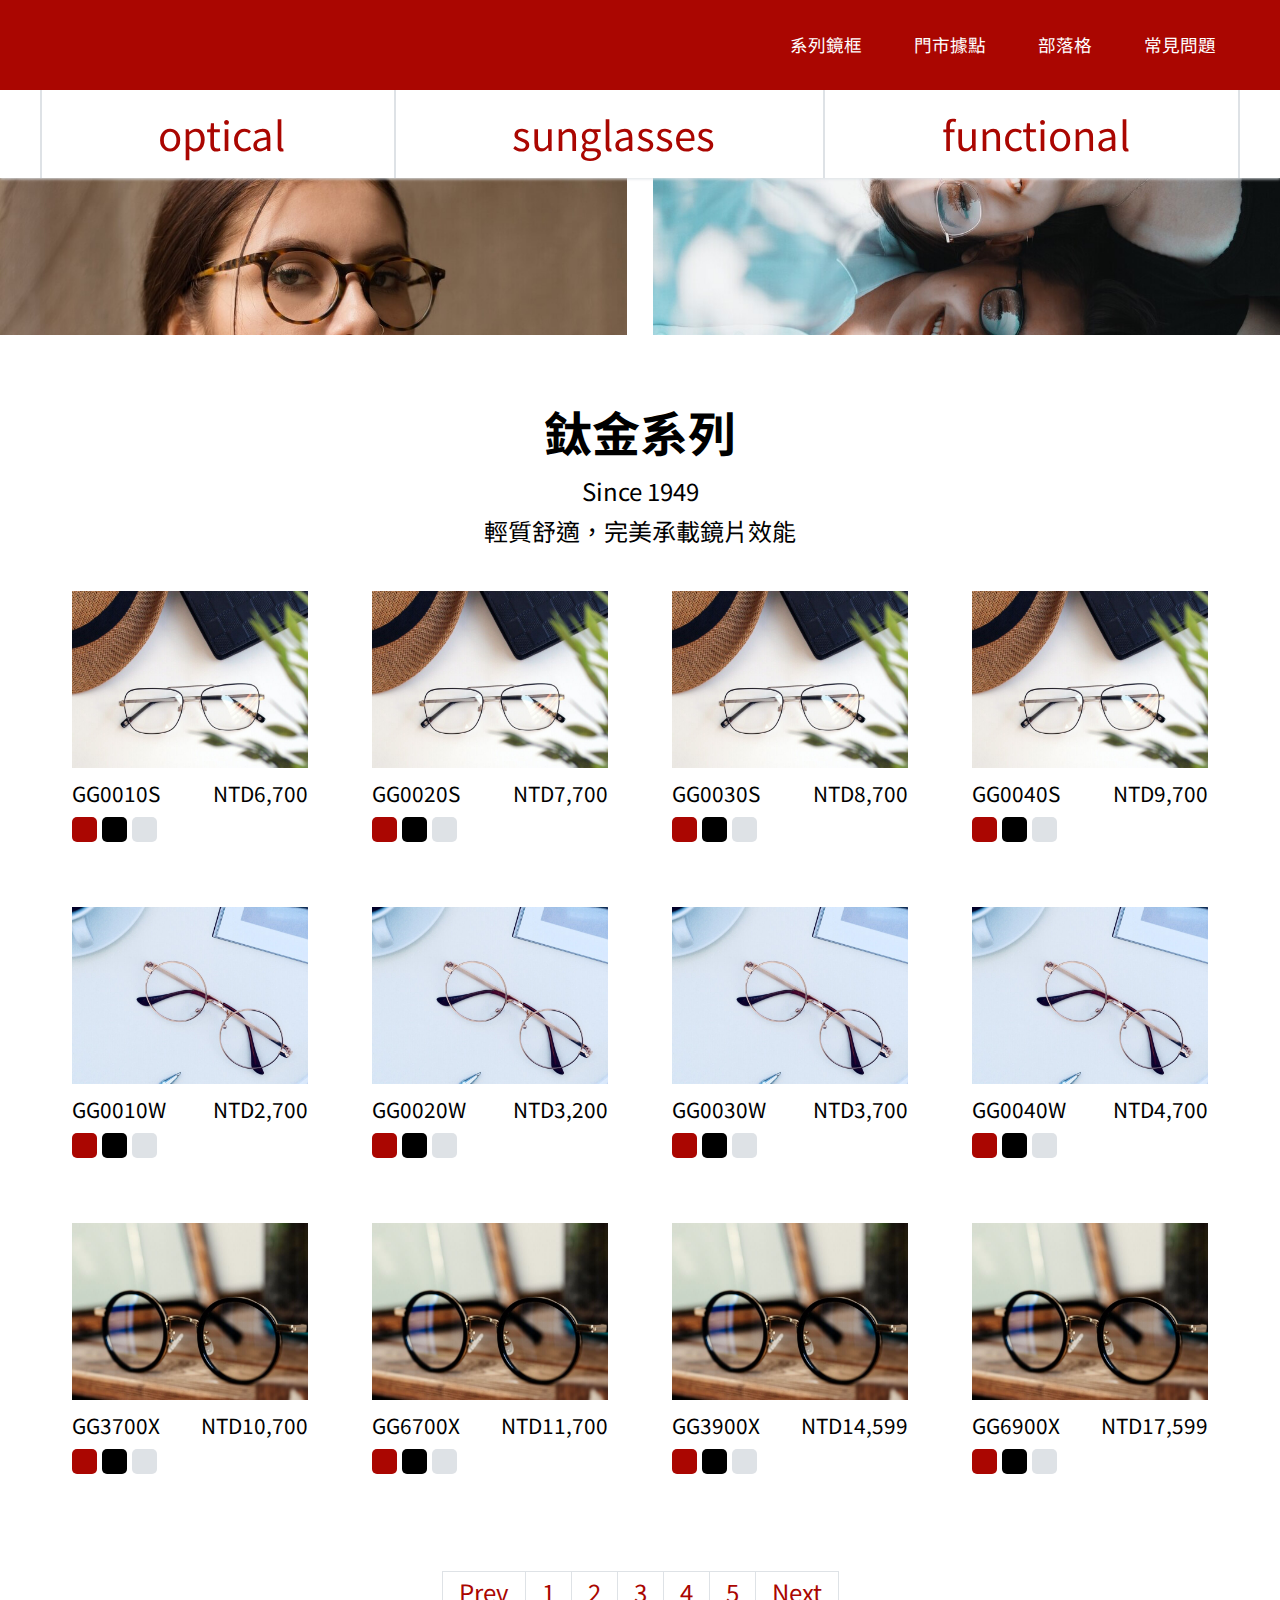
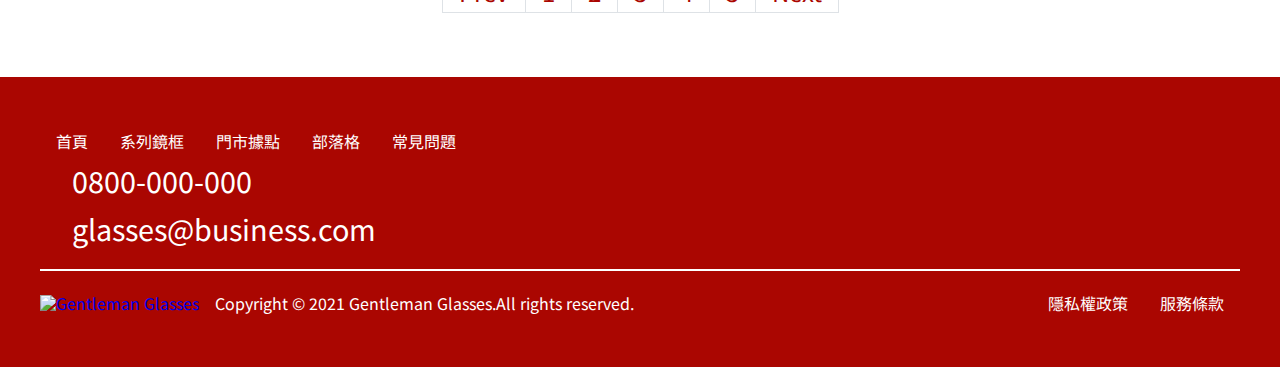
==== commit 738c3ef6: "Style: 更新 seriesPagination 區塊" ====
--- a/products.html
+++ b/products.html
@@ -217,6 +217,15 @@
         </div>
       </div>
     </div>
+    <div class="seriesPagination">
+      <span>Prev</span>
+      <span>1</span>
+      <span>2</span>
+      <span>3</span>
+      <span>4</span>
+      <span>5</span>
+      <span>Next</span>
+    </div>
     <footer class="footer">
       <div class="container">
         <div class="footer-content">
--- a/css/all.min.css
+++ b/css/all.min.css
@@ -1 +1 @@
-@import url("https://fonts.googleapis.com/css2?family=Noto+Sans+TC&display=swap");html,body,div,span,applet,object,iframe,h1,h2,h3,h4,h5,h6,p,blockquote,pre,a,abbr,acronym,address,big,cite,code,del,dfn,em,img,ins,kbd,q,s,samp,small,strike,strong,sub,sup,tt,var,b,u,i,center,dl,dt,dd,ol,ul,li,fieldset,form,label,legend,table,caption,tbody,tfoot,thead,tr,th,td,article,aside,canvas,details,embed,figure,figcaption,footer,header,hgroup,menu,nav,output,ruby,section,summary,time,mark,audio,video{margin:0;padding:0;border:0;font-size:100%;font:inherit;vertical-align:baseline}article,aside,details,figcaption,figure,footer,header,hgroup,menu,nav,section{display:block}body{line-height:1}ol,ul{list-style:none}blockquote,q{quotes:none}blockquote:before,blockquote:after{content:"";content:none}q:before,q:after{content:"";content:none}table{border-collapse:collapse;border-spacing:0}html,body{font-size:16px;font-family:"Noto Sans TC","sans-serif"}.container{width:100%;margin:auto;-webkit-box-sizing:border-box;box-sizing:border-box;max-width:1200px}@media (max-width: 1024px){.container{max-width:720px}}@media (max-width: 767px){.container{max-width:540px}}.heading{margin-bottom:3.5rem;color:#650300;font-size:3rem;font-weight:bold;text-align:center;letter-spacing:5px}@media (max-width: 767px){.heading{font-size:2.5rem;letter-spacing:0px}}.nav{position:-webkit-sticky;position:sticky;top:0;background-color:#aa0601;z-index:100}.nav .container{display:-webkit-box;display:-ms-flexbox;display:flex;-webkit-box-pack:justify;-ms-flex-pack:justify;justify-content:space-between;-webkit-box-align:center;-ms-flex-align:center;align-items:center}@media (max-width: 767px){.nav .container{position:relative;-webkit-box-pack:center;-ms-flex-pack:center;justify-content:center}}.nav-hamburger{position:absolute;top:5px;bottom:5px;left:5px;width:45px;padding:10px;display:none;background-color:transparent;border:unset;outline:none}.nav-hamburger-check{position:absolute;top:0;left:0;width:45px;height:45px;margin:0;z-index:1;opacity:0}.nav-hamburger-check:checked ~ .nav-hamburger-bar{border-color:#aa0601}.nav-hamburger-check:checked ~ .nav-hamburger-bar::before{top:-2px;-webkit-transform:rotate(-135deg) scaleX(1.2);transform:rotate(-135deg) scaleX(1.2)}.nav-hamburger-check:checked ~ .nav-hamburger-bar::after{bottom:-2px;-webkit-transform:rotate(135deg) scaleX(1.2);transform:rotate(135deg) scaleX(1.2)}.nav-hamburger-check:checked ~ .nav-hamburger-menu>li{-webkit-transform:translateX(101%);transform:translateX(101%)}.nav-hamburger-bar{position:relative;display:block;border:2px solid #fff;border-radius:3px;-webkit-transition:border-color 0.5s;transition:border-color 0.5s}.nav-hamburger-bar::before{content:"";position:absolute;top:-10px;left:-2px;display:block;width:100%;border:2px solid #fff;border-radius:3px;-webkit-transition:0.5s;transition:0.5s}.nav-hamburger-bar::after{content:"";position:absolute;bottom:-10px;left:-2px;display:block;width:100%;border:2px solid #fff;border-radius:3px;-webkit-transition:0.5s;transition:0.5s}.nav-hamburger-menu{position:absolute;top:50px;left:-5px;width:100vw;-webkit-transform:translateX(-101%);transform:translateX(-101%)}.nav-hamburger-menu>li{-webkit-transition:-webkit-transform 0.1s;transition:-webkit-transform 0.1s;transition:transform 0.1s;transition:transform 0.1s, -webkit-transform 0.1s}.nav-hamburger-menu>li>a{display:block;font-size:1.5rem;line-height:3rem;text-align:center;color:#fff;background-color:#aa0601;border-top:1px solid #fff;text-decoration:none}.nav-hamburger-menu>li:nth-child(1){-webkit-transition-delay:0s;transition-delay:0s}.nav-hamburger-menu>li:nth-child(2){-webkit-transition-delay:.1s;transition-delay:.1s}.nav-hamburger-menu>li:nth-child(3){-webkit-transition-delay:.2s;transition-delay:.2s}.nav-hamburger-menu>li:nth-child(4){-webkit-transition-delay:.3s;transition-delay:.3s}@media (max-width: 767px){.nav-hamburger{display:unset}}.nav-icon a{display:block;margin:15px 0;height:60px;text-indent:101%;white-space:nowrap;overflow:hidden;background:url(../images/icon_light.png) no-repeat center center/contain}@media (max-width: 767px){.nav-icon a{margin:5px auto;height:45px}}.nav-menu li{display:inline-block}.nav-menu li a{padding:1rem 1.5rem;color:#fff;font-size:1.1rem;text-decoration:none}@media (max-width: 767px){.nav-menu li{display:none}}.footer{padding:3rem 0;background-color:#aa0601}.footer-content{display:-webkit-box;display:-ms-flexbox;display:flex;-webkit-box-pack:justify;-ms-flex-pack:justify;justify-content:space-between;-webkit-box-align:center;-ms-flex-align:center;align-items:center;-ms-flex-wrap:wrap;flex-wrap:wrap}.footer-list{display:-webkit-box;display:-ms-flexbox;display:flex}@media (max-width: 767px){.footer-list{width:100%;-webkit-box-pack:center;-ms-flex-pack:center;justify-content:center}.footer-list:first-child{display:none}}.footer-item{margin:0 0.5rem;padding:0.5rem;display:block;color:#fff;text-decoration:none}.footer-item:hover{background-color:#650300;border-radius:5px}.footer-icon{margin:0 0.5rem;padding:0.5rem;color:#fff;font-size:2.5rem}.footer-info{margin-left:1rem;display:block;color:#fff;font-size:1.8rem;line-height:3rem;text-decoration:none}.footer-info span{margin-left:1rem}.footer-line{margin:1rem 0;border:1px solid #fff}.footer-title{display:-webkit-box;display:-ms-flexbox;display:flex;-webkit-box-align:center;-ms-flex-align:center;align-items:center;color:#fff}.footer-title img{width:60px;height:60px;margin-right:1rem}.banner{background:url(../images/banner.png) no-repeat center center/cover;height:60vh}.banner .container{height:100%;display:-webkit-box;display:-ms-flexbox;display:flex;-webkit-box-orient:vertical;-webkit-box-direction:reverse;-ms-flex-direction:column-reverse;flex-direction:column-reverse;-webkit-box-pack:center;-ms-flex-pack:center;justify-content:center;-webkit-box-align:end;-ms-flex-align:end;align-items:flex-end;padding-right:3rem;color:#fff}@media (max-width: 767px){.banner .container{padding-right:0.5rem}}.banner-title{font-size:3rem;line-height:6rem;letter-spacing:0.2rem;font-weight:bold}@media (max-width: 1024px){.banner-title{font-size:2rem}}@media (max-width: 767px){.banner-title{font-size:1.5rem;line-height:4rem;letter-spacing:0}}.banner-content{font-size:2rem;letter-spacing:0.1rem}@media (max-width: 1024px){.banner-content{font-size:1.3rem}}@media (max-width: 767px){.banner-content{font-size:1rem}}.brandImage{color:#650300;background-color:rgba(222,226,230,0.6);padding:3.5rem 0;text-align:center}.brandImage-list{display:-webkit-box;display:-ms-flexbox;display:flex;-ms-flex-wrap:wrap;flex-wrap:wrap;-ms-flex-pack:distribute;justify-content:space-around}.brandImage-item{padding:1rem 3rem;width:25%;border-radius:5px;-webkit-box-sizing:border-box;box-sizing:border-box;-webkit-transition:background-color 0.3s;transition:background-color 0.3s}.brandImage-item-title{margin-top:2rem;font-size:1.5rem;line-height:3rem}@media (max-width: 1024px){.brandImage-item-title{margin-top:0}}.brandImage-item-content{text-align:justify;line-height:1.3rem}.brandImage-item:hover{background-color:#dee2e6}@media (max-width: 1024px){.brandImage-item{width:50%}}@media (max-width: 767px){.brandImage-item{width:100%}}.series{padding:3.5rem 0;text-align:center}.series-item{margin:2rem 0px;display:-webkit-box;display:-ms-flexbox;display:flex;-webkit-box-align:center;-ms-flex-align:center;align-items:center;text-decoration:none}.series-item:nth-child(odd){-webkit-box-orient:horizontal;-webkit-box-direction:reverse;-ms-flex-direction:row-reverse;flex-direction:row-reverse}.series-item:nth-child(odd):hover .series-image{-webkit-transform:translateX(-21.4%);transform:translateX(-21.4%)}.series-item:nth-child(odd):hover .series-content{-webkit-transform:translateX(116.7%);transform:translateX(116.7%)}@media (max-width: 1024px){.series-item:nth-child(odd){-webkit-box-orient:unset;-webkit-box-direction:unset;-ms-flex-direction:unset;flex-direction:unset}}.series-item:hover .series-image{-webkit-filter:grayscale(1);filter:grayscale(1);-webkit-transform:translateX(21.4%);transform:translateX(21.4%)}.series-item:hover .series-content{color:#fff;-webkit-transform:translateX(-116.7%);transform:translateX(-116.7%)}@media (max-width: 767px){.series-item{position:relative}}.series-image{width:70%;-webkit-transition:-webkit-transform 0.5s, -webkit-filter 1s;transition:-webkit-transform 0.5s, -webkit-filter 1s;transition:transform 0.5s, filter 1s;transition:transform 0.5s, filter 1s, -webkit-transform 0.5s, -webkit-filter 1s;-webkit-filter:grayscale(0);filter:grayscale(0)}@media (max-width: 1024px){.series-image{width:60%}}@media (max-width: 767px){.series-image{width:100%;-webkit-filter:grayscale(1);filter:grayscale(1)}}.series-content{width:30%;display:-webkit-box;display:-ms-flexbox;display:flex;-webkit-box-pack:center;-ms-flex-pack:center;justify-content:center;-webkit-box-align:center;-ms-flex-align:center;align-items:center;color:#aa0601;font-size:2.5rem;font-style:italic;font-weight:bold;text-transform:uppercase;-webkit-transition:color 1s, -webkit-transform 0.5s;transition:color 1s, -webkit-transform 0.5s;transition:transform 0.5s, color 1s;transition:transform 0.5s, color 1s, -webkit-transform 0.5s}.series-content h3{text-indent:1rem}@media (max-width: 1024px){.series-content{width:40%}.series-content h3{font-size:1.5rem}}@media (max-width: 767px){.series-content{position:absolute;top:0;bottom:0;left:0;right:0;width:100%;color:#fff}}.joint{padding:3.5rem 0 13rem;background:url(../images/background.png) no-repeat center center/cover;text-align:center}.joint-title{color:#fff}.joint-box{display:-webkit-box;display:-ms-flexbox;display:flex;-ms-flex-pack:distribute;justify-content:space-around;-webkit-box-align:center;-ms-flex-align:center;align-items:center}@media (max-width: 767px){.joint-box{-ms-flex-wrap:wrap;flex-wrap:wrap}}.joint-zoom{overflow:hidden;margin:0.5rem;-webkit-box-sizing:border-box;box-sizing:border-box}.joint-zoom img{width:100%;-webkit-box-sizing:border-box;box-sizing:border-box;-webkit-transition:-webkit-transform 0.5s;transition:-webkit-transform 0.5s;transition:transform 0.5s;transition:transform 0.5s, -webkit-transform 0.5s}.joint-zoom:hover img{-webkit-transform:scale(1.1);transform:scale(1.1)}.joint-btn{position:relative;margin-left:auto;margin-right:calc(80px + 0.5rem);padding:1rem;display:block;width:150px;font-size:3rem;font-weight:bold;color:#aa0601;background-color:#fff;border:20px solid #f9ca00;border-right:unset;text-decoration:none;cursor:pointer}.joint-btn-arrow{position:absolute;top:0;bottom:0;right:-79px;width:80px;display:-webkit-box;display:-ms-flexbox;display:flex;-webkit-box-align:center;-ms-flex-align:center;align-items:center;background-color:#fff}.joint-btn:hover .joint-btn-text{-webkit-transition:0.5s;transition:0.5s;text-shadow:0 -3.5rem rgba(170,6,1,0.7),0 -7rem rgba(170,6,1,0.4)}.joint-btn:hover .joint-btn-arrow>*{-webkit-transition:0.5s;transition:0.5s;-webkit-transform:translateX(20px);transform:translateX(20px)}.joint-card{position:relative;margin:3rem 1rem;text-align:center;overflow:hidden;-webkit-transition:0.5s;transition:0.5s}.joint-card img{width:100%;-webkit-transition:0.5s;transition:0.5s}.joint-card .mask{position:absolute;top:0;bottom:0;left:0;right:0;background-color:rgba(255,255,255,0.5);padding:2rem;display:-webkit-box;display:-ms-flexbox;display:flex;-webkit-box-pack:center;-ms-flex-pack:center;justify-content:center;-webkit-box-orient:vertical;-webkit-box-direction:normal;-ms-flex-direction:column;flex-direction:column;opacity:0;-webkit-transition:0.5s;transition:0.5s}.joint-card .mask h3{color:#aa0601;font-size:3rem;font-weight:bold;line-height:5rem}.joint-card .mask p{color:#aa0601;font-size:2rem}.joint-card .mask::after{content:"";position:absolute;top:10px;bottom:10px;left:10px;right:10px;border:10px solid #aa0601;-webkit-transform:scale(1.5);transform:scale(1.5);-webkit-transition:0.5s;transition:0.5s}.joint-card:hover img{-webkit-transform:scale(1.1);transform:scale(1.1)}.joint-card:hover .mask{opacity:1}.joint-card:hover .mask::after{-webkit-transform:scale(1);transform:scale(1)}@media (max-width: 1024px){.joint-card{width:45%}.joint-card .mask{opacity:1}.joint-card .mask::after{-webkit-transform:scale(1);transform:scale(1)}}@media (max-width: 767px){.joint-card{width:auto}}.customer{margin-top:-10rem;margin-bottom:5rem}.customer-title{color:#fff}.customer-content{display:-webkit-box;display:-ms-flexbox;display:flex;-ms-flex-pack:distribute;justify-content:space-around;-ms-flex-wrap:wrap;flex-wrap:wrap}.customer-card{margin-bottom:1rem;width:100%;max-width:256px}.customer-card-img{overflow:hidden}.customer-card-img img{-webkit-transition:0.3s;transition:0.3s;vertical-align:middle}.customer-card-content{padding:1rem;background-color:#fff;border:1px solid #dee2e6}.customer-card-content>*{margin-bottom:1rem;line-height:1.5rem}.customer-card-content span{color:#707070}.customer-card:hover .customer-card-img img{-webkit-transform:scale(1.1);transform:scale(1.1)}.customer-card:hover .customer-card-content{background-color:#dee2e6}.contact{padding:4rem 0;background-color:#dee2e6}.contact-title{margin-bottom:0}.contact .container{padding:0 1rem;max-width:800px;display:-webkit-box;display:-ms-flexbox;display:flex;-webkit-box-orient:vertical;-webkit-box-direction:normal;-ms-flex-direction:column;flex-direction:column}.contact-content{margin:1.5rem 0;line-height:1.5rem;-webkit-box-pack:stretch;-ms-flex-pack:stretch;justify-content:stretch}.contact .input-group{margin-bottom:1rem}.contact .input-group>*{width:100%;display:block;font-size:1rem;line-height:1.5rem}.contact .input-group label{margin-bottom:0.5rem}.contact .input-group input,.contact .input-group textarea{padding:0.8rem;background-color:transparent;border:1px solid #000;-webkit-box-sizing:border-box;box-sizing:border-box;outline:none;resize:none}.contact .checkbox-group input[type="checkbox"]{width:1.5rem;height:1.5rem;vertical-align:middle}.contact .checkbox-group label{vertical-align:middle}.contact-submit{position:relative;margin:2.5rem auto;padding:1rem;width:10rem;text-align:center;color:#fff;background-color:#aa0601;border:none;outline:none;cursor:pointer}.contact-submit::after{content:"";position:absolute;top:0;bottom:0;left:0;right:0;border:3px solid #aa0601;z-index:-1;-webkit-transition:0.1s;transition:0.1s}.contact-submit:hover::after{top:-5px;bottom:-5px;left:-5px;right:-5px}.contact-submit:active{opacity:0.8}.seriesMenu{position:-webkit-sticky;position:sticky;top:90px;background-color:#fff;-webkit-box-shadow:0 1px 3px #dee2e6;box-shadow:0 1px 3px #dee2e6}.seriesMenu-list{display:-webkit-box;display:-ms-flexbox;display:flex;-webkit-box-pack:center;-ms-flex-pack:center;justify-content:center;-webkit-box-align:center;-ms-flex-align:center;align-items:center}.seriesMenu-item{position:relative;padding:clamp(0.5rem, 4vw, 1.5rem);display:-webkit-box;display:-ms-flexbox;display:flex;-webkit-box-pack:center;-ms-flex-pack:center;justify-content:center;-webkit-box-align:center;-ms-flex-align:center;align-items:center;-webkit-box-flex:1;-ms-flex-positive:1;flex-grow:1;font-size:clamp(1rem, 5vw, 2.5rem);color:#aa0601;border-left:2px solid #dee2e6;overflow:hidden;-webkit-transition:0.5s;transition:0.5s;cursor:pointer}.seriesMenu-item h3{text-indent:0.5rem}.seriesMenu-item:last-child{border-right:2px solid #dee2e6}.seriesMenu-item::after{content:"";position:absolute;bottom:0;left:0;right:0;border:5px solid #aa0601;-webkit-transform:translateX(-101%);transform:translateX(-101%);-webkit-transition:0.5s;transition:0.5s}.seriesMenu-item:hover{background-color:#dee2e6}.seriesMenu-item:hover::after{-webkit-transform:translateX(0%);transform:translateX(0%)}@media (max-width: 767px){.seriesMenu{top:55px}}.seriesBanner-content{display:-webkit-box;display:-ms-flexbox;display:flex;-webkit-box-pack:justify;-ms-flex-pack:justify;justify-content:space-between;-webkit-box-align:center;-ms-flex-align:center;align-items:center}.seriesBanner-content img{width:49vw}@media (max-width: 767px){.seriesBanner-content img{width:50vw}}.seriesProducts{margin:4rem 0}.seriesProducts-title{font-size:3rem;font-weight:bold;line-height:4rem;text-align:center}.seriesProducts-mark{margin:1rem 0;font-size:1.5rem;text-align:center}.seriesProducts-list{display:-webkit-box;display:-ms-flexbox;display:flex;-ms-flex-wrap:wrap;flex-wrap:wrap}.seriesProducts-item{width:25%;padding:clamp(1rem, 5%, 2rem);-webkit-box-sizing:border-box;box-sizing:border-box;-webkit-transition:0.5s;transition:0.5s}.seriesProducts-item-img{width:100%}.seriesProducts-item-content{display:-webkit-box;display:-ms-flexbox;display:flex;-webkit-box-pack:justify;-ms-flex-pack:justify;justify-content:space-between;font-size:1.3rem;line-height:3rem}.seriesProducts-item-type>span{display:inline-block;margin-right:5px;width:25px;height:25px;border-radius:5px;cursor:pointer}.seriesProducts-item-type>span:nth-child(1){background-color:#aa0601}.seriesProducts-item-type>span:nth-child(2){background-color:#000}.seriesProducts-item-type>span:nth-child(3){background-color:#dee2e6}.seriesProducts-item:hover{-webkit-transform:translateY(-5%);transform:translateY(-5%)}@media (max-width: 1024px){.seriesProducts-item{width:50%}}@media (max-width: 767px){.seriesProducts-item{width:100%}}
+@import url("https://fonts.googleapis.com/css2?family=Noto+Sans+TC&display=swap");html,body,div,span,applet,object,iframe,h1,h2,h3,h4,h5,h6,p,blockquote,pre,a,abbr,acronym,address,big,cite,code,del,dfn,em,img,ins,kbd,q,s,samp,small,strike,strong,sub,sup,tt,var,b,u,i,center,dl,dt,dd,ol,ul,li,fieldset,form,label,legend,table,caption,tbody,tfoot,thead,tr,th,td,article,aside,canvas,details,embed,figure,figcaption,footer,header,hgroup,menu,nav,output,ruby,section,summary,time,mark,audio,video{margin:0;padding:0;border:0;font-size:100%;font:inherit;vertical-align:baseline}article,aside,details,figcaption,figure,footer,header,hgroup,menu,nav,section{display:block}body{line-height:1}ol,ul{list-style:none}blockquote,q{quotes:none}blockquote:before,blockquote:after{content:"";content:none}q:before,q:after{content:"";content:none}table{border-collapse:collapse;border-spacing:0}html,body{font-size:16px;font-family:"Noto Sans TC","sans-serif"}.container{width:100%;margin:auto;-webkit-box-sizing:border-box;box-sizing:border-box;max-width:1200px}@media (max-width: 1024px){.container{max-width:720px}}@media (max-width: 767px){.container{max-width:540px}}.heading{margin-bottom:3.5rem;color:#650300;font-size:3rem;font-weight:bold;text-align:center;letter-spacing:5px}@media (max-width: 767px){.heading{font-size:2.5rem;letter-spacing:0px}}.nav{position:-webkit-sticky;position:sticky;top:0;background-color:#aa0601;z-index:100}.nav .container{display:-webkit-box;display:-ms-flexbox;display:flex;-webkit-box-pack:justify;-ms-flex-pack:justify;justify-content:space-between;-webkit-box-align:center;-ms-flex-align:center;align-items:center}@media (max-width: 767px){.nav .container{position:relative;-webkit-box-pack:center;-ms-flex-pack:center;justify-content:center}}.nav-hamburger{position:absolute;top:5px;bottom:5px;left:5px;width:45px;padding:10px;display:none;background-color:transparent;border:unset;outline:none}.nav-hamburger-check{position:absolute;top:0;left:0;width:45px;height:45px;margin:0;z-index:1;opacity:0}.nav-hamburger-check:checked ~ .nav-hamburger-bar{border-color:#aa0601}.nav-hamburger-check:checked ~ .nav-hamburger-bar::before{top:-2px;-webkit-transform:rotate(-135deg) scaleX(1.2);transform:rotate(-135deg) scaleX(1.2)}.nav-hamburger-check:checked ~ .nav-hamburger-bar::after{bottom:-2px;-webkit-transform:rotate(135deg) scaleX(1.2);transform:rotate(135deg) scaleX(1.2)}.nav-hamburger-check:checked ~ .nav-hamburger-menu>li{-webkit-transform:translateX(101%);transform:translateX(101%)}.nav-hamburger-bar{position:relative;display:block;border:2px solid #fff;border-radius:3px;-webkit-transition:border-color 0.5s;transition:border-color 0.5s}.nav-hamburger-bar::before{content:"";position:absolute;top:-10px;left:-2px;display:block;width:100%;border:2px solid #fff;border-radius:3px;-webkit-transition:0.5s;transition:0.5s}.nav-hamburger-bar::after{content:"";position:absolute;bottom:-10px;left:-2px;display:block;width:100%;border:2px solid #fff;border-radius:3px;-webkit-transition:0.5s;transition:0.5s}.nav-hamburger-menu{position:absolute;top:50px;left:-5px;width:100vw;-webkit-transform:translateX(-101%);transform:translateX(-101%)}.nav-hamburger-menu>li{-webkit-transition:-webkit-transform 0.1s;transition:-webkit-transform 0.1s;transition:transform 0.1s;transition:transform 0.1s, -webkit-transform 0.1s}.nav-hamburger-menu>li>a{display:block;font-size:1.5rem;line-height:3rem;text-align:center;color:#fff;background-color:#aa0601;border-top:1px solid #fff;text-decoration:none}.nav-hamburger-menu>li:nth-child(1){-webkit-transition-delay:0s;transition-delay:0s}.nav-hamburger-menu>li:nth-child(2){-webkit-transition-delay:.1s;transition-delay:.1s}.nav-hamburger-menu>li:nth-child(3){-webkit-transition-delay:.2s;transition-delay:.2s}.nav-hamburger-menu>li:nth-child(4){-webkit-transition-delay:.3s;transition-delay:.3s}@media (max-width: 767px){.nav-hamburger{display:unset}}.nav-icon a{display:block;margin:15px 0;height:60px;text-indent:101%;white-space:nowrap;overflow:hidden;background:url(../images/icon_light.png) no-repeat center center/contain}@media (max-width: 767px){.nav-icon a{margin:5px auto;height:45px}}.nav-menu li{display:inline-block}.nav-menu li a{padding:1rem 1.5rem;color:#fff;font-size:1.1rem;text-decoration:none}@media (max-width: 767px){.nav-menu li{display:none}}.footer{padding:3rem 0;background-color:#aa0601}.footer-content{display:-webkit-box;display:-ms-flexbox;display:flex;-webkit-box-pack:justify;-ms-flex-pack:justify;justify-content:space-between;-webkit-box-align:center;-ms-flex-align:center;align-items:center;-ms-flex-wrap:wrap;flex-wrap:wrap}.footer-list{display:-webkit-box;display:-ms-flexbox;display:flex}@media (max-width: 767px){.footer-list{width:100%;-webkit-box-pack:center;-ms-flex-pack:center;justify-content:center}.footer-list:first-child{display:none}}.footer-item{margin:0 0.5rem;padding:0.5rem;display:block;color:#fff;text-decoration:none}.footer-item:hover{background-color:#650300;border-radius:5px}.footer-icon{margin:0 0.5rem;padding:0.5rem;color:#fff;font-size:2.5rem}.footer-info{margin-left:1rem;display:block;color:#fff;font-size:1.8rem;line-height:3rem;text-decoration:none}.footer-info span{margin-left:1rem}.footer-line{margin:1rem 0;border:1px solid #fff}.footer-title{display:-webkit-box;display:-ms-flexbox;display:flex;-webkit-box-align:center;-ms-flex-align:center;align-items:center;color:#fff}.footer-title img{width:60px;height:60px;margin-right:1rem}.banner{background:url(../images/banner.png) no-repeat center center/cover;height:60vh}.banner .container{height:100%;display:-webkit-box;display:-ms-flexbox;display:flex;-webkit-box-orient:vertical;-webkit-box-direction:reverse;-ms-flex-direction:column-reverse;flex-direction:column-reverse;-webkit-box-pack:center;-ms-flex-pack:center;justify-content:center;-webkit-box-align:end;-ms-flex-align:end;align-items:flex-end;padding-right:3rem;color:#fff}@media (max-width: 767px){.banner .container{padding-right:0.5rem}}.banner-title{font-size:3rem;line-height:6rem;letter-spacing:0.2rem;font-weight:bold}@media (max-width: 1024px){.banner-title{font-size:2rem}}@media (max-width: 767px){.banner-title{font-size:1.5rem;line-height:4rem;letter-spacing:0}}.banner-content{font-size:2rem;letter-spacing:0.1rem}@media (max-width: 1024px){.banner-content{font-size:1.3rem}}@media (max-width: 767px){.banner-content{font-size:1rem}}.brandImage{color:#650300;background-color:rgba(222,226,230,0.6);padding:3.5rem 0;text-align:center}.brandImage-list{display:-webkit-box;display:-ms-flexbox;display:flex;-ms-flex-wrap:wrap;flex-wrap:wrap;-ms-flex-pack:distribute;justify-content:space-around}.brandImage-item{padding:1rem 3rem;width:25%;border-radius:5px;-webkit-box-sizing:border-box;box-sizing:border-box;-webkit-transition:background-color 0.3s;transition:background-color 0.3s}.brandImage-item-title{margin-top:2rem;font-size:1.5rem;line-height:3rem}@media (max-width: 1024px){.brandImage-item-title{margin-top:0}}.brandImage-item-content{text-align:justify;line-height:1.3rem}.brandImage-item:hover{background-color:#dee2e6}@media (max-width: 1024px){.brandImage-item{width:50%}}@media (max-width: 767px){.brandImage-item{width:100%}}.series{padding:3.5rem 0;text-align:center}.series-item{margin:2rem 0px;display:-webkit-box;display:-ms-flexbox;display:flex;-webkit-box-align:center;-ms-flex-align:center;align-items:center;text-decoration:none}.series-item:nth-child(odd){-webkit-box-orient:horizontal;-webkit-box-direction:reverse;-ms-flex-direction:row-reverse;flex-direction:row-reverse}.series-item:nth-child(odd):hover .series-image{-webkit-transform:translateX(-21.4%);transform:translateX(-21.4%)}.series-item:nth-child(odd):hover .series-content{-webkit-transform:translateX(116.7%);transform:translateX(116.7%)}@media (max-width: 1024px){.series-item:nth-child(odd){-webkit-box-orient:unset;-webkit-box-direction:unset;-ms-flex-direction:unset;flex-direction:unset}}.series-item:hover .series-image{-webkit-filter:grayscale(1);filter:grayscale(1);-webkit-transform:translateX(21.4%);transform:translateX(21.4%)}.series-item:hover .series-content{color:#fff;-webkit-transform:translateX(-116.7%);transform:translateX(-116.7%)}@media (max-width: 767px){.series-item{position:relative}}.series-image{width:70%;-webkit-transition:-webkit-transform 0.5s, -webkit-filter 1s;transition:-webkit-transform 0.5s, -webkit-filter 1s;transition:transform 0.5s, filter 1s;transition:transform 0.5s, filter 1s, -webkit-transform 0.5s, -webkit-filter 1s;-webkit-filter:grayscale(0);filter:grayscale(0)}@media (max-width: 1024px){.series-image{width:60%}}@media (max-width: 767px){.series-image{width:100%;-webkit-filter:grayscale(1);filter:grayscale(1)}}.series-content{width:30%;display:-webkit-box;display:-ms-flexbox;display:flex;-webkit-box-pack:center;-ms-flex-pack:center;justify-content:center;-webkit-box-align:center;-ms-flex-align:center;align-items:center;color:#aa0601;font-size:2.5rem;font-style:italic;font-weight:bold;text-transform:uppercase;-webkit-transition:color 1s, -webkit-transform 0.5s;transition:color 1s, -webkit-transform 0.5s;transition:transform 0.5s, color 1s;transition:transform 0.5s, color 1s, -webkit-transform 0.5s}.series-content h3{text-indent:1rem}@media (max-width: 1024px){.series-content{width:40%}.series-content h3{font-size:1.5rem}}@media (max-width: 767px){.series-content{position:absolute;top:0;bottom:0;left:0;right:0;width:100%;color:#fff}}.joint{padding:3.5rem 0 13rem;background:url(../images/background.png) no-repeat center center/cover;text-align:center}.joint-title{color:#fff}.joint-box{display:-webkit-box;display:-ms-flexbox;display:flex;-ms-flex-pack:distribute;justify-content:space-around;-webkit-box-align:center;-ms-flex-align:center;align-items:center}@media (max-width: 767px){.joint-box{-ms-flex-wrap:wrap;flex-wrap:wrap}}.joint-zoom{overflow:hidden;margin:0.5rem;-webkit-box-sizing:border-box;box-sizing:border-box}.joint-zoom img{width:100%;-webkit-box-sizing:border-box;box-sizing:border-box;-webkit-transition:-webkit-transform 0.5s;transition:-webkit-transform 0.5s;transition:transform 0.5s;transition:transform 0.5s, -webkit-transform 0.5s}.joint-zoom:hover img{-webkit-transform:scale(1.1);transform:scale(1.1)}.joint-btn{position:relative;margin-left:auto;margin-right:calc(80px + 0.5rem);padding:1rem;display:block;width:150px;font-size:3rem;font-weight:bold;color:#aa0601;background-color:#fff;border:20px solid #f9ca00;border-right:unset;text-decoration:none;cursor:pointer}.joint-btn-arrow{position:absolute;top:0;bottom:0;right:-79px;width:80px;display:-webkit-box;display:-ms-flexbox;display:flex;-webkit-box-align:center;-ms-flex-align:center;align-items:center;background-color:#fff}.joint-btn:hover .joint-btn-text{-webkit-transition:0.5s;transition:0.5s;text-shadow:0 -3.5rem rgba(170,6,1,0.7),0 -7rem rgba(170,6,1,0.4)}.joint-btn:hover .joint-btn-arrow>*{-webkit-transition:0.5s;transition:0.5s;-webkit-transform:translateX(20px);transform:translateX(20px)}.joint-card{position:relative;margin:3rem 1rem;text-align:center;overflow:hidden;-webkit-transition:0.5s;transition:0.5s}.joint-card img{width:100%;-webkit-transition:0.5s;transition:0.5s}.joint-card .mask{position:absolute;top:0;bottom:0;left:0;right:0;background-color:rgba(255,255,255,0.5);padding:2rem;display:-webkit-box;display:-ms-flexbox;display:flex;-webkit-box-pack:center;-ms-flex-pack:center;justify-content:center;-webkit-box-orient:vertical;-webkit-box-direction:normal;-ms-flex-direction:column;flex-direction:column;opacity:0;-webkit-transition:0.5s;transition:0.5s}.joint-card .mask h3{color:#aa0601;font-size:3rem;font-weight:bold;line-height:5rem}.joint-card .mask p{color:#aa0601;font-size:2rem}.joint-card .mask::after{content:"";position:absolute;top:10px;bottom:10px;left:10px;right:10px;border:10px solid #aa0601;-webkit-transform:scale(1.5);transform:scale(1.5);-webkit-transition:0.5s;transition:0.5s}.joint-card:hover img{-webkit-transform:scale(1.1);transform:scale(1.1)}.joint-card:hover .mask{opacity:1}.joint-card:hover .mask::after{-webkit-transform:scale(1);transform:scale(1)}@media (max-width: 1024px){.joint-card{width:45%}.joint-card .mask{opacity:1}.joint-card .mask::after{-webkit-transform:scale(1);transform:scale(1)}}@media (max-width: 767px){.joint-card{width:auto}}.customer{margin-top:-10rem;margin-bottom:5rem}.customer-title{color:#fff}.customer-content{display:-webkit-box;display:-ms-flexbox;display:flex;-ms-flex-pack:distribute;justify-content:space-around;-ms-flex-wrap:wrap;flex-wrap:wrap}.customer-card{margin-bottom:1rem;width:100%;max-width:256px}.customer-card-img{overflow:hidden}.customer-card-img img{-webkit-transition:0.3s;transition:0.3s;vertical-align:middle}.customer-card-content{padding:1rem;background-color:#fff;border:1px solid #dee2e6}.customer-card-content>*{margin-bottom:1rem;line-height:1.5rem}.customer-card-content span{color:#707070}.customer-card:hover .customer-card-img img{-webkit-transform:scale(1.1);transform:scale(1.1)}.customer-card:hover .customer-card-content{background-color:#dee2e6}.contact{padding:4rem 0;background-color:#dee2e6}.contact-title{margin-bottom:0}.contact .container{padding:0 1rem;max-width:800px;display:-webkit-box;display:-ms-flexbox;display:flex;-webkit-box-orient:vertical;-webkit-box-direction:normal;-ms-flex-direction:column;flex-direction:column}.contact-content{margin:1.5rem 0;line-height:1.5rem;-webkit-box-pack:stretch;-ms-flex-pack:stretch;justify-content:stretch}.contact .input-group{margin-bottom:1rem}.contact .input-group>*{width:100%;display:block;font-size:1rem;line-height:1.5rem}.contact .input-group label{margin-bottom:0.5rem}.contact .input-group input,.contact .input-group textarea{padding:0.8rem;background-color:transparent;border:1px solid #000;-webkit-box-sizing:border-box;box-sizing:border-box;outline:none;resize:none}.contact .checkbox-group input[type="checkbox"]{width:1.5rem;height:1.5rem;vertical-align:middle}.contact .checkbox-group label{vertical-align:middle}.contact-submit{position:relative;margin:2.5rem auto;padding:1rem;width:10rem;text-align:center;color:#fff;background-color:#aa0601;border:none;outline:none;cursor:pointer}.contact-submit::after{content:"";position:absolute;top:0;bottom:0;left:0;right:0;border:3px solid #aa0601;z-index:-1;-webkit-transition:0.1s;transition:0.1s}.contact-submit:hover::after{top:-5px;bottom:-5px;left:-5px;right:-5px}.contact-submit:active{opacity:0.8}.seriesMenu{position:-webkit-sticky;position:sticky;top:90px;background-color:#fff;-webkit-box-shadow:0 1px 3px #dee2e6;box-shadow:0 1px 3px #dee2e6}.seriesMenu-list{display:-webkit-box;display:-ms-flexbox;display:flex;-webkit-box-pack:center;-ms-flex-pack:center;justify-content:center;-webkit-box-align:center;-ms-flex-align:center;align-items:center}.seriesMenu-item{position:relative;padding:clamp(0.5rem, 4vw, 1.5rem);display:-webkit-box;display:-ms-flexbox;display:flex;-webkit-box-pack:center;-ms-flex-pack:center;justify-content:center;-webkit-box-align:center;-ms-flex-align:center;align-items:center;-webkit-box-flex:1;-ms-flex-positive:1;flex-grow:1;font-size:clamp(1rem, 5vw, 2.5rem);color:#aa0601;border-left:2px solid #dee2e6;overflow:hidden;-webkit-transition:0.5s;transition:0.5s;cursor:pointer}.seriesMenu-item h3{text-indent:0.5rem}.seriesMenu-item:last-child{border-right:2px solid #dee2e6}.seriesMenu-item::after{content:"";position:absolute;bottom:0;left:0;right:0;border:5px solid #aa0601;-webkit-transform:translateX(-101%);transform:translateX(-101%);-webkit-transition:0.5s;transition:0.5s}.seriesMenu-item:hover{background-color:#dee2e6}.seriesMenu-item:hover::after{-webkit-transform:translateX(0%);transform:translateX(0%)}@media (max-width: 767px){.seriesMenu{top:55px}}.seriesBanner-content{display:-webkit-box;display:-ms-flexbox;display:flex;-webkit-box-pack:justify;-ms-flex-pack:justify;justify-content:space-between;-webkit-box-align:center;-ms-flex-align:center;align-items:center}.seriesBanner-content img{width:49vw}@media (max-width: 767px){.seriesBanner-content img{width:50vw}}.seriesProducts{margin:4rem 0}.seriesProducts-title{font-size:3rem;font-weight:bold;line-height:4rem;text-align:center}.seriesProducts-mark{margin:1rem 0;font-size:1.5rem;text-align:center}.seriesProducts-list{display:-webkit-box;display:-ms-flexbox;display:flex;-ms-flex-wrap:wrap;flex-wrap:wrap}.seriesProducts-item{width:25%;padding:clamp(1rem, 5%, 2rem);-webkit-box-sizing:border-box;box-sizing:border-box;-webkit-transition:0.5s;transition:0.5s}.seriesProducts-item-img{width:100%}.seriesProducts-item-content{display:-webkit-box;display:-ms-flexbox;display:flex;-webkit-box-pack:justify;-ms-flex-pack:justify;justify-content:space-between;font-size:1.3rem;line-height:3rem}.seriesProducts-item-type>span{display:inline-block;margin-right:5px;width:25px;height:25px;border-radius:5px;cursor:pointer}.seriesProducts-item-type>span:nth-child(1){background-color:#aa0601}.seriesProducts-item-type>span:nth-child(2){background-color:#000}.seriesProducts-item-type>span:nth-child(3){background-color:#dee2e6}.seriesProducts-item:hover{-webkit-transform:translateY(-5%);transform:translateY(-5%)}@media (max-width: 1024px){.seriesProducts-item{width:50%}}@media (max-width: 767px){.seriesProducts-item{width:100%}}.seriesPagination{margin-bottom:4rem;display:-webkit-box;display:-ms-flexbox;display:flex;-webkit-box-pack:center;-ms-flex-pack:center;justify-content:center}.seriesPagination>span{font-size:1.5rem;color:#aa0601;padding:0.5rem 1rem;border-top:1px solid #dee2e6;border-bottom:1px solid #dee2e6;border-left:1px solid #dee2e6;-webkit-transition:0.5s;transition:0.5s;cursor:pointer}.seriesPagination>span:last-child{border-right:1px solid #dee2e6}.seriesPagination>span:hover{color:#fff;background-color:#aa0601}
